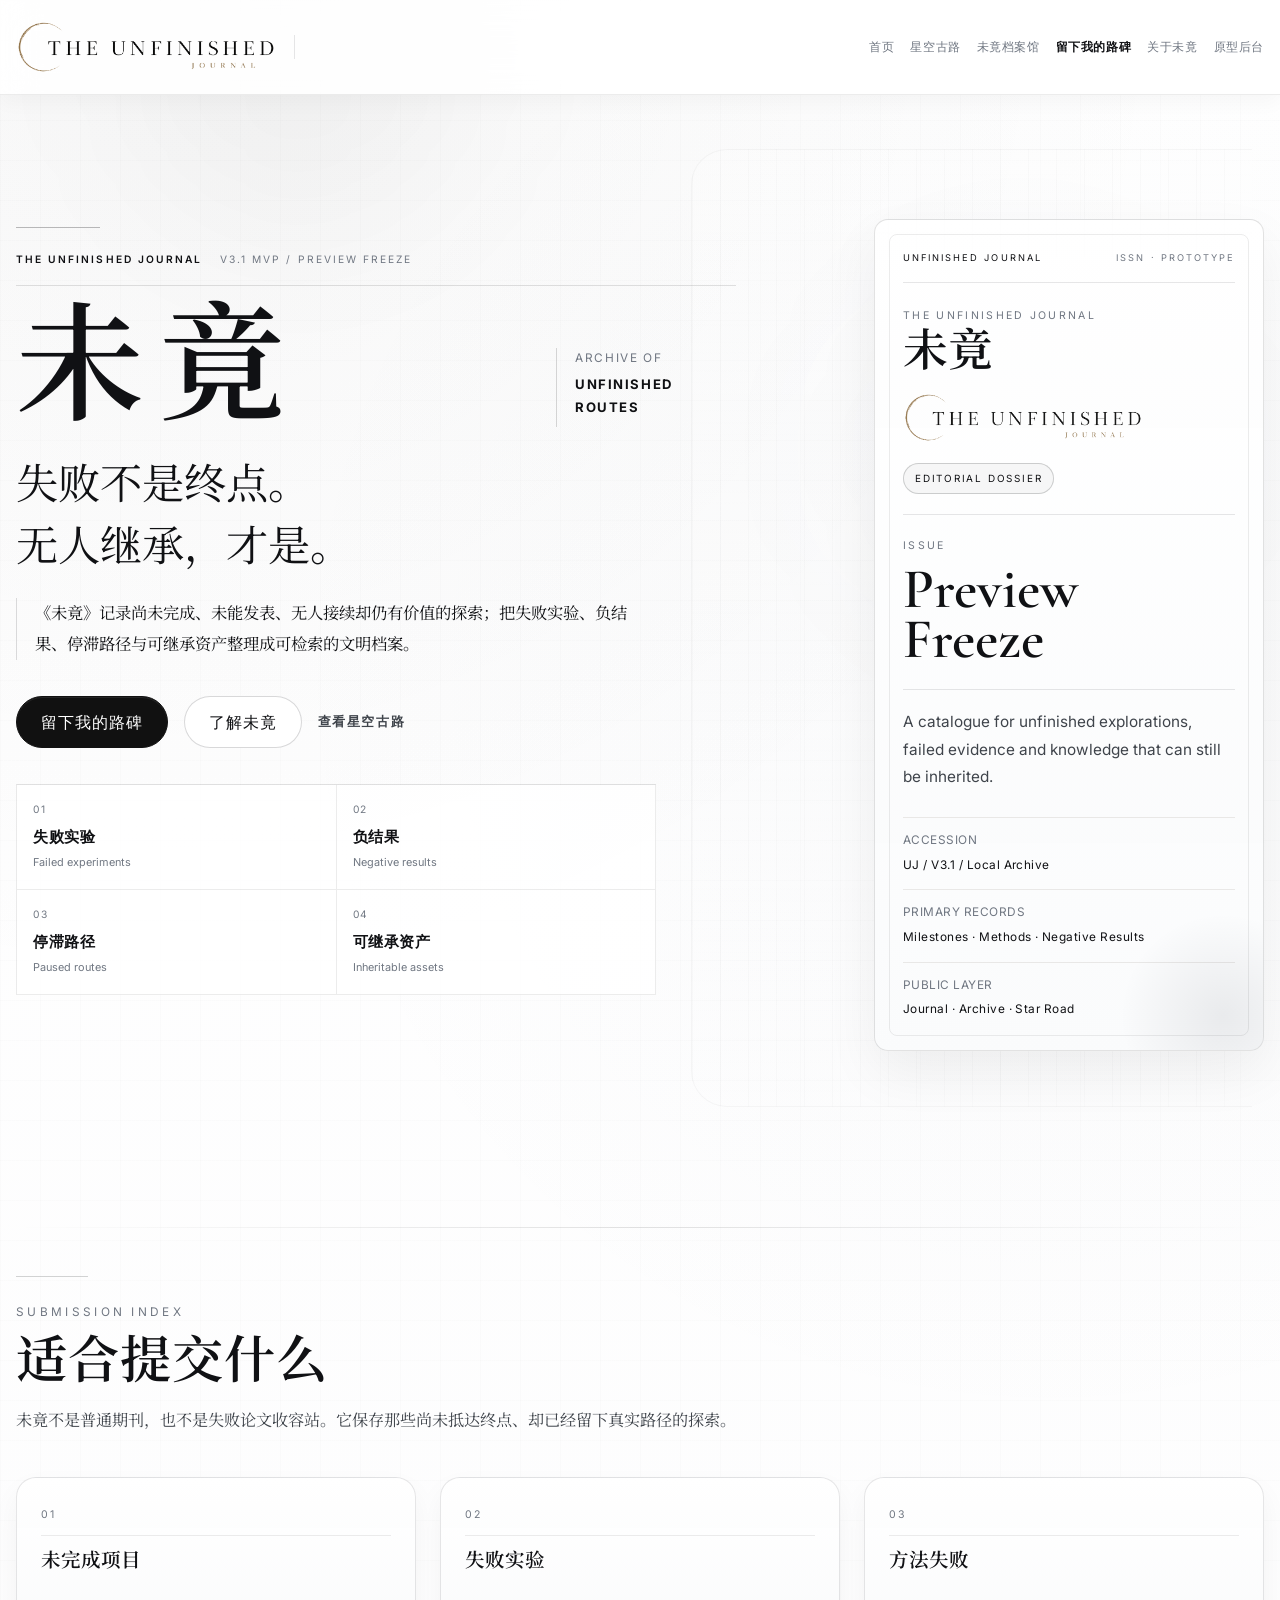
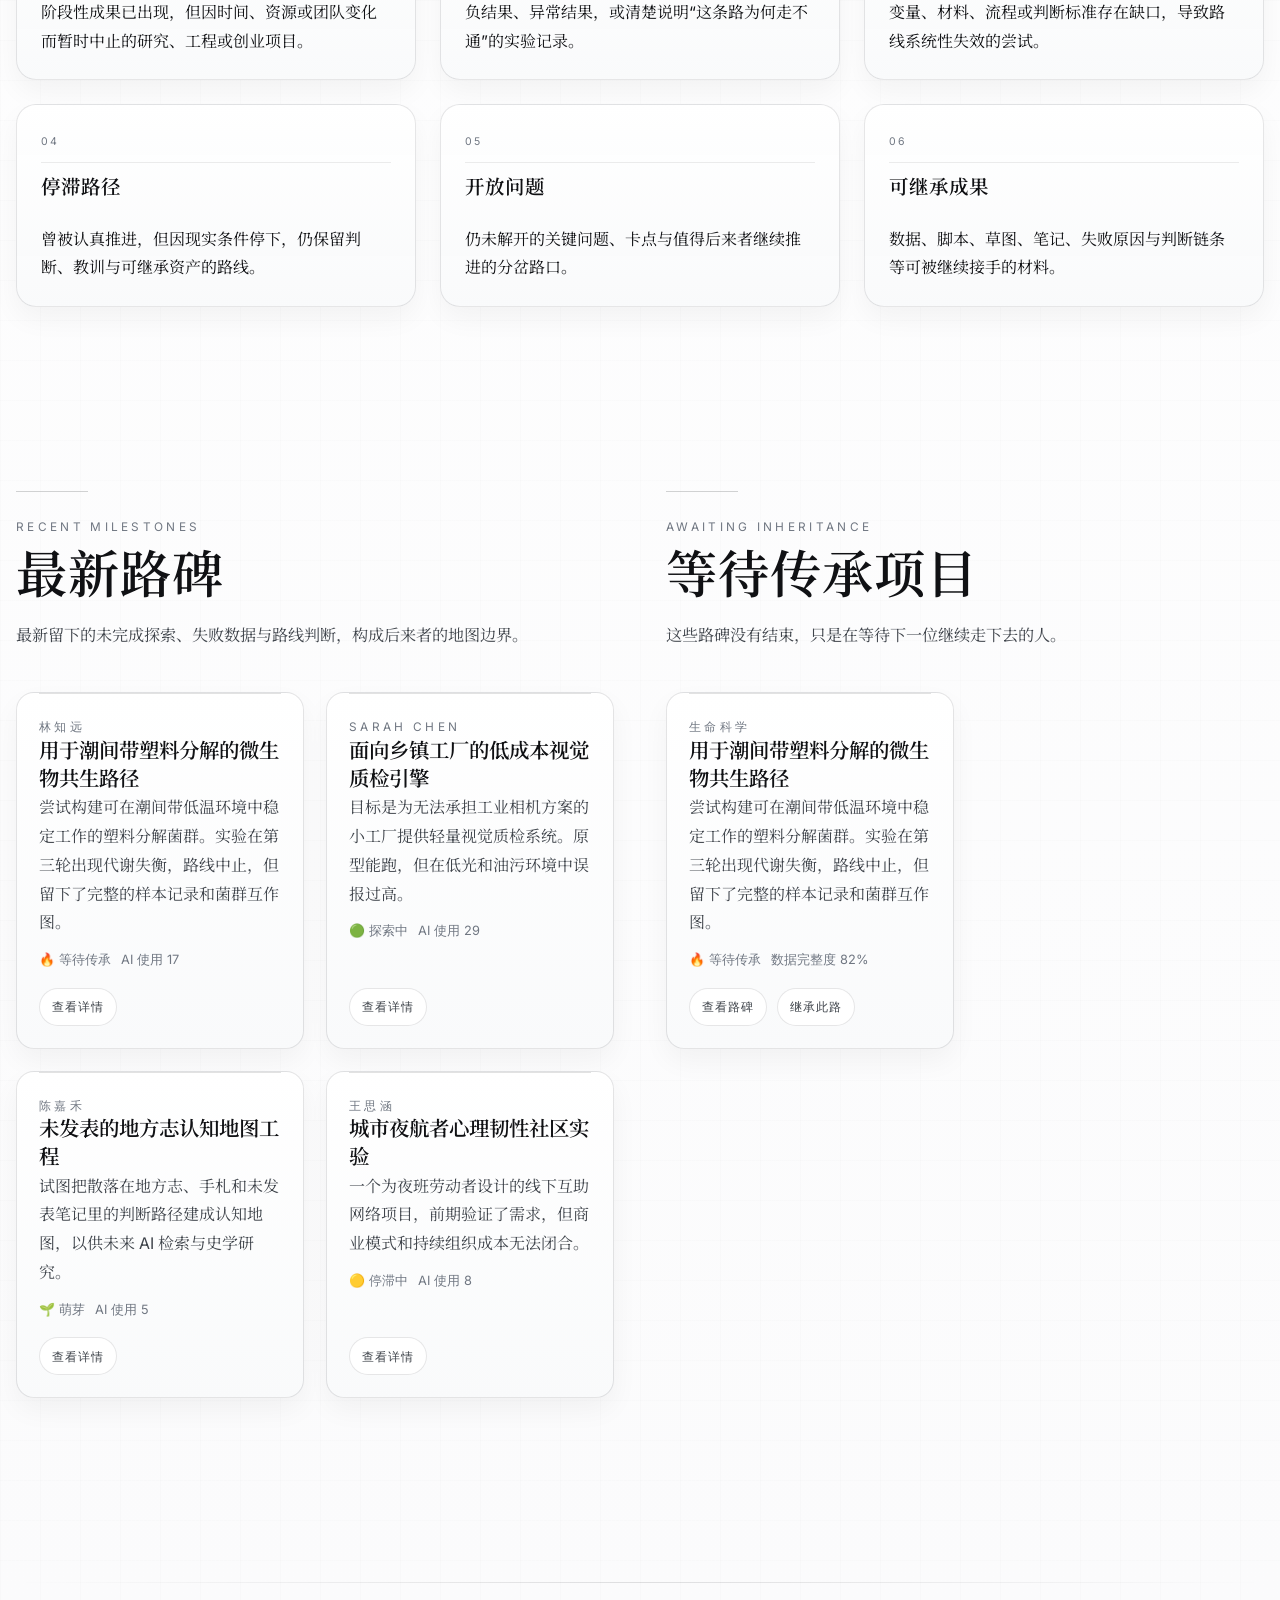
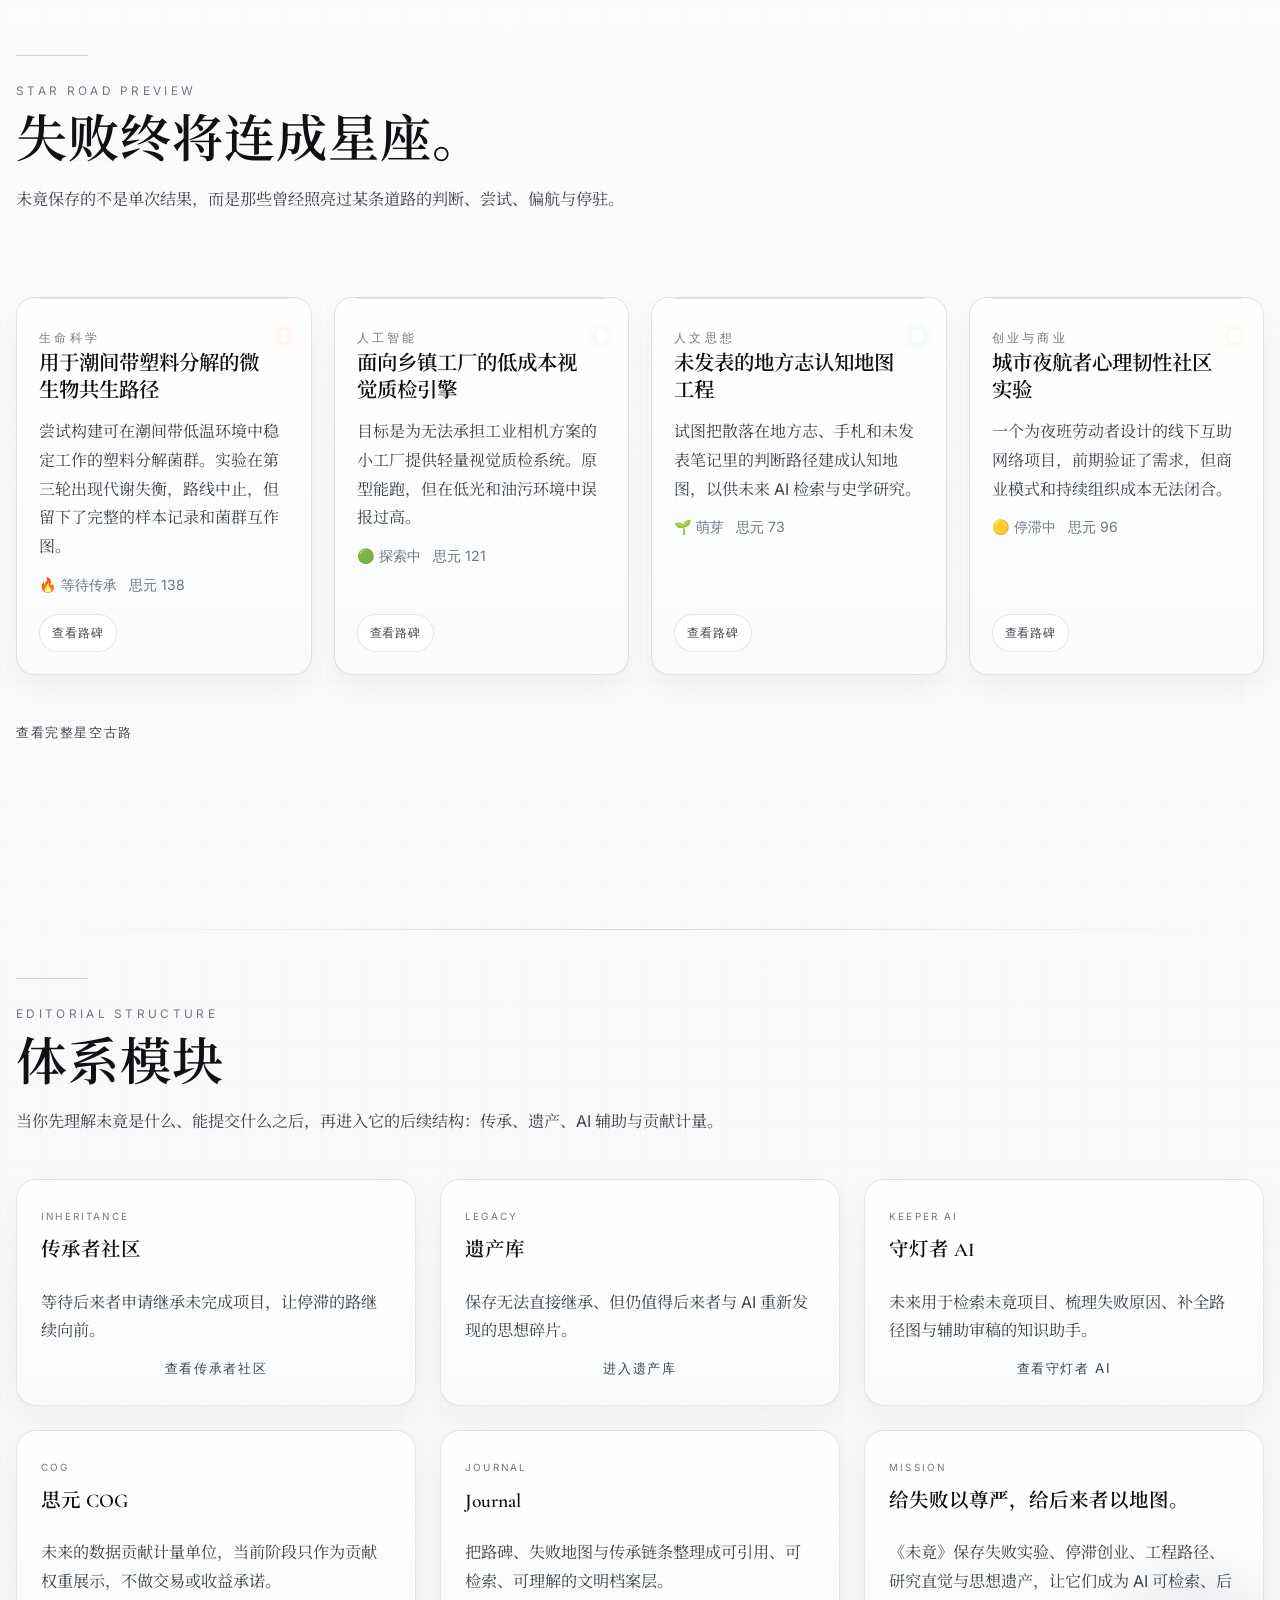
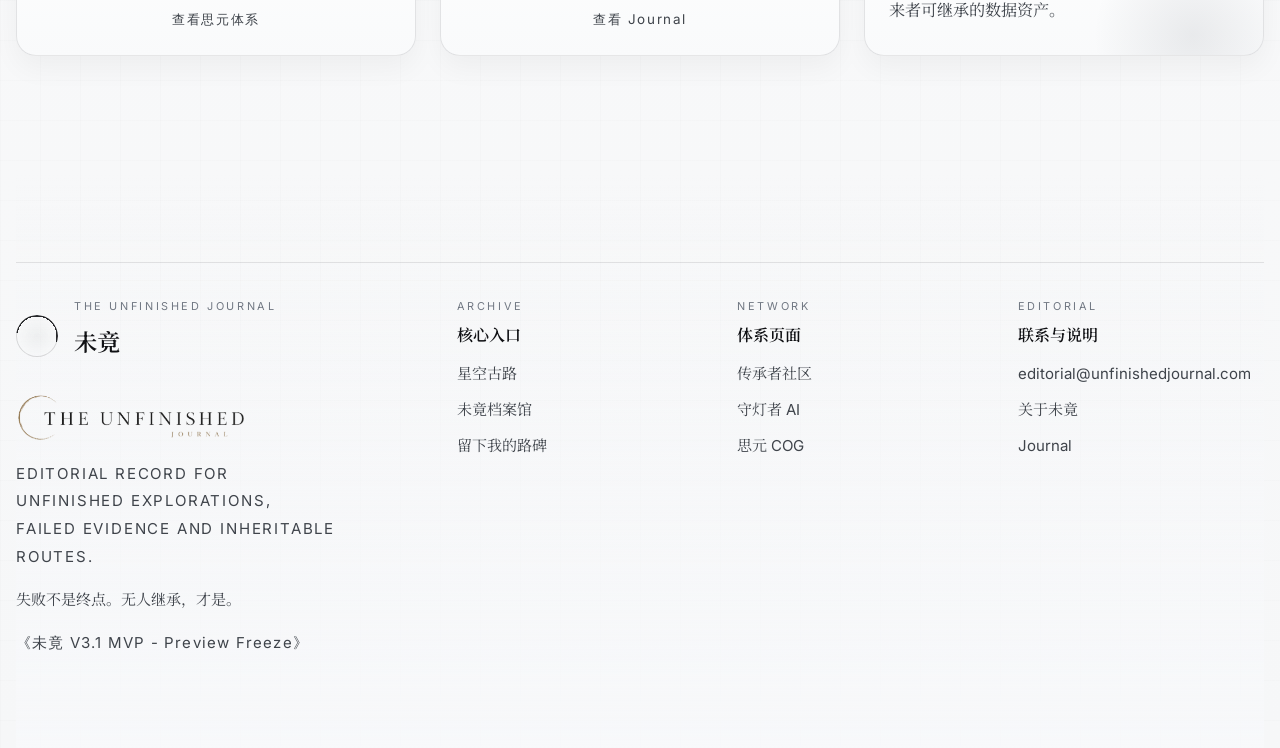
==== index.html @ 72f865a7 "initial sanitized website baseline" ====
﻿<!doctype html>
<html lang="zh-CN">
  <head>
    <meta charset="UTF-8" />
    <meta name="viewport" content="width=device-width, initial-scale=1.0" />
    <title>未竟 The Unfinished · 失败不是终点。无人继承，才是。</title>
    <meta
      name="description"
      content="未竟 The Unfinished 是一个记录未完成探索、失败数据与文明传承的平台。给失败以尊严，给后来者以地图。"
    />
    <meta
      name="keywords"
      content="未竟,The Unfinished,失败实验,未完成项目,文明传承,数据资产,科研档案,创业停滞,里程碑,路碑"
    />
    <meta property="og:title" content="未竟 The Unfinished" />
    <meta property="og:description" content="失败不是终点。无人继承，才是。" />
    <meta property="og:type" content="website" />
    <meta property="og:image" content="logo2.png" />
    <link rel="icon" href="logo2.png" />
    <meta property="og:locale" content="zh_CN" />
    <meta name="robots" content="index, follow" />
    <link rel="canonical" href="https://unfinishedjournal.com" />
    <link rel="stylesheet" href="assets/styles.css" />
  </head>
  <body>
    <div class="sky-shell">
      <div class="sky-glow sky-glow-a"></div>
      <div class="sky-glow sky-glow-b"></div>
      <div class="sky-grid"></div>
    </div>

    <div class="loading-overlay active" id="loadingOverlay">
      <div class="loading-mark">
        <span class="loading-mark-en">THE UNFINISHED</span>
        <strong>未竟</strong>
      </div>
    </div>

    <div class="modal-shell" id="modalShell" aria-hidden="true">
      <div class="modal-backdrop" onclick="closeModal()"></div>
      <div
        class="modal-card"
        role="dialog"
        aria-modal="true"
        aria-labelledby="modalTitle"
      >
        <button class="modal-close" onclick="closeModal()" aria-label="关闭">
          ×
        </button>
        <h3 id="modalTitle"></h3>
        <div class="modal-body" id="modalBody"></div>
      </div>
    </div>

    <nav class="nav">
      <div class="nav-inner">
        <a
          href="#"
          class="nav-logo"
          onclick="
            navigateTo('home');
            return false;
          "
          aria-label="The Unfinished Journal 未竟"
        >
          <span class="nav-logo-mark">
            <img src="logo2-clean.png" alt="The Unfinished Journal 未竟" />
          </span>
        </a>

        <button
          class="nav-toggle"
          id="navToggle"
          onclick="toggleNav()"
          aria-label="打开菜单"
        >
          <span></span><span></span><span></span>
        </button>

        <ul class="nav-links" id="navLinks">
          <li>
            <a
              href="#"
              onclick="
                navigateTo('home');
                return false;
              "
              >首页</a
            >
          </li>
          <li>
            <a
              href="#"
              onclick="
                navigateTo('star-road');
                return false;
              "
              >星空古路</a
            >
          </li>
          <li>
            <a
              href="#"
              onclick="
                navigateTo('archive');
                return false;
              "
              >未竟档案馆</a
            >
          </li>
          <li>
            <a
              href="#"
              onclick="
                navigateTo('submit');
                return false;
              "
              class="nav-cta-item"
              >留下我的路碑</a
            >
          </li>
          <li>
            <a
              href="#"
              onclick="
                navigateTo('about');
                return false;
              "
              >关于未竟</a
            >
          </li>
          <li>
            <a
              href="#"
              onclick="
                navigateTo('admin');
                return false;
              "
              >原型后台</a
            >
          </li>
        </ul>
      </div>
    </nav>

    <main>
      <section class="page active" id="page-home">
        <section class="hero">
          <div class="hero-stars" aria-hidden="true">
            <span class="hero-star hero-star-a"></span>
            <span class="hero-star hero-star-b"></span>
            <span class="hero-star hero-star-c"></span>
            <span class="hero-star hero-star-d"></span>
          </div>
          <div class="hero-layout">
            <div class="hero-content">
              <div class="hero-edition-line">
                <span>THE UNFINISHED JOURNAL</span>
                <span>V3.1 MVP / PREVIEW FREEZE</span>
              </div>
              <div class="hero-title-row">
                <h1 class="hero-title">未竟</h1>
                <div class="hero-title-note">
                  <span>Archive of</span>
                  <strong>Unfinished Routes</strong>
                </div>
              </div>
              <p class="hero-creed">失败不是终点。<br />无人继承，才是。</p>
              <p class="hero-explainer">
                《未竟》记录尚未完成、未能发表、无人接续却仍有价值的探索；把失败实验、负结果、停滞路径与可继承资产整理成可检索的文明档案。
              </p>
              <div class="hero-actions">
                <button class="btn btn-primary" onclick="navigateTo('submit')">
                  留下我的路碑
                </button>
                <button
                  class="btn btn-secondary"
                  onclick="navigateTo('about')"
                >
                  了解未竟
                </button>
                <button
                  class="text-link hero-star-link"
                  onclick="navigateTo('star-road')"
                >
                  查看星空古路
                </button>
              </div>
              <div class="hero-ledger" aria-label="未竟收录范围">
                <div>
                  <span>01</span>
                  <strong>失败实验</strong>
                  <small>Failed experiments</small>
                </div>
                <div>
                  <span>02</span>
                  <strong>负结果</strong>
                  <small>Negative results</small>
                </div>
                <div>
                  <span>03</span>
                  <strong>停滞路径</strong>
                  <small>Paused routes</small>
                </div>
                <div>
                  <span>04</span>
                  <strong>可继承资产</strong>
                  <small>Inheritable assets</small>
                </div>
              </div>
            </div>
            <aside class="hero-cover-card" aria-label="未竟期刊封面信息">
              <div class="cover-topline">
                <span>UNFINISHED JOURNAL</span>
                <span>ISSN · PROTOTYPE</span>
              </div>
              <div class="cover-mark">
                <span class="cover-mark-en">The Unfinished Journal</span>
                <strong>未竟</strong>
              </div>
              <img
                src="logo2-clean.png"
                alt="The Unfinished Journal 未竟"
                class="cover-logo"
              />
              <div class="cover-stamp">Editorial Dossier</div>
              <div class="cover-title-block">
                <span>Issue</span>
                <strong>Preview<br />Freeze</strong>
              </div>
              <p>
                A catalogue for unfinished explorations, failed evidence and
                knowledge that can still be inherited.
              </p>
              <dl class="cover-meta">
                <div>
                  <dt>Accession</dt>
                  <dd>UJ / V3.1 / Local Archive</dd>
                </div>
                <div>
                  <dt>Primary records</dt>
                  <dd>Milestones · Methods · Negative Results</dd>
                </div>
                <div>
                  <dt>Public layer</dt>
                  <dd>Journal · Archive · Star Road</dd>
                </div>
              </dl>
            </aside>
          </div>
        </section>

        <section class="section fit-section">
          <div class="section-heading">
            <span class="eyebrow">Submission Index</span>
            <h2>适合提交什么</h2>
            <p>
              未竟不是普通期刊，也不是失败论文收容站。它保存那些尚未抵达终点、却已经留下真实路径的探索。
            </p>
          </div>
          <div class="fit-grid">
            <article class="fit-card">
              <h3>未完成项目</h3>
              <p>
                阶段性成果已出现，但因时间、资源或团队变化而暂时中止的研究、工程或创业项目。
              </p>
            </article>
            <article class="fit-card">
              <h3>失败实验</h3>
              <p>负结果、异常结果，或清楚说明“这条路为何走不通”的实验记录。</p>
            </article>
            <article class="fit-card">
              <h3>方法失败</h3>
              <p>
                变量、材料、流程或判断标准存在缺口，导致路线系统性失效的尝试。
              </p>
            </article>
            <article class="fit-card">
              <h3>停滞路径</h3>
              <p>
                曾被认真推进，但因现实条件停下，仍保留判断、教训与可继承资产的路线。
              </p>
            </article>
            <article class="fit-card">
              <h3>开放问题</h3>
              <p>仍未解开的关键问题、卡点与值得后来者继续推进的分岔路口。</p>
            </article>
            <article class="fit-card">
              <h3>可继承成果</h3>
              <p>
                数据、脚本、草图、笔记、失败原因与判断链条等可被继续接手的材料。
              </p>
            </article>
          </div>
        </section>

        <section class="section split-section">
          <div class="section-column">
            <div class="section-heading">
              <span class="eyebrow">Recent Milestones</span>
              <h2>最新路碑</h2>
              <p>
                最新留下的未完成探索、失败数据与路线判断，构成后来者的地图边界。
              </p>
            </div>
            <div class="card-stack" id="latestMilestonesList"></div>
          </div>
          <div class="section-column">
            <div class="section-heading">
              <span class="eyebrow">Awaiting Inheritance</span>
              <h2>等待传承项目</h2>
              <p>这些路碑没有结束，只是在等待下一位继续走下去的人。</p>
            </div>
            <div class="card-stack" id="awaitingInheritanceList"></div>
          </div>
        </section>

        <section class="section preview-section">
          <div class="section-heading">
            <span class="eyebrow">Star Road Preview</span>
            <h2>失败终将连成星座。</h2>
            <p>
              未竟保存的不是单次结果，而是那些曾经照亮过某条道路的判断、尝试、偏航与停驻。
            </p>
          </div>
          <div class="star-preview" id="homeStarPreview"></div>
          <div class="section-foot">
            <button class="text-link" onclick="navigateTo('star-road')">
              查看完整星空古路
            </button>
          </div>
        </section>

        <section class="section systems-section">
          <div class="section-heading">
            <span class="eyebrow">Editorial Structure</span>
            <h2>体系模块</h2>
            <p>
              当你先理解未竟是什么、能提交什么之后，再进入它的后续结构：传承、遗产、AI
              辅助与贡献计量。
            </p>
          </div>
          <div class="systems-grid">
            <article class="concept-card">
              <span class="eyebrow">Inheritance</span>
              <h3>传承者社区</h3>
              <p>等待后来者申请继承未完成项目，让停滞的路继续向前。</p>
              <button class="text-link" onclick="navigateTo('inheritance')">
                查看传承者社区
              </button>
            </article>
            <article class="concept-card">
              <span class="eyebrow">Legacy</span>
              <h3>遗产库</h3>
              <p>保存无法直接继承、但仍值得后来者与 AI 重新发现的思想碎片。</p>
              <button class="text-link" onclick="navigateTo('legacy')">
                进入遗产库
              </button>
            </article>
            <article class="concept-card">
              <span class="eyebrow">Keeper AI</span>
              <h3>守灯者 AI</h3>
              <p>
                未来用于检索未竟项目、梳理失败原因、补全路径图与辅助审稿的知识助手。
              </p>
              <button class="text-link" onclick="navigateTo('keeper-ai')">
                查看守灯者 AI
              </button>
            </article>
            <article class="concept-card">
              <span class="eyebrow">COG</span>
              <h3>思元 COG</h3>
              <p>
                未来的数据贡献计量单位，当前阶段只作为贡献权重展示，不做交易或收益承诺。
              </p>
              <button class="text-link" onclick="navigateTo('cog')">
                查看思元体系
              </button>
            </article>
            <article class="concept-card">
              <span class="eyebrow">Journal</span>
              <h3>Journal</h3>
              <p>
                把路碑、失败地图与传承链条整理成可引用、可检索、可理解的文明档案层。
              </p>
              <button class="text-link" onclick="navigateTo('journal')">
                查看 Journal
              </button>
            </article>
            <article class="concept-card quote-card">
              <span class="eyebrow">Mission</span>
              <h3>给失败以尊严，给后来者以地图。</h3>
              <p>
                《未竟》保存失败实验、停滞创业、工程路径、研究直觉与思想遗产，让它们成为
                AI 可检索、后来者可继承的数据资产。
              </p>
            </article>
          </div>
        </section>
      </section>

      <section class="page" id="page-star-road">
        <section class="page-hero">
          <span class="eyebrow">Star Road</span>
          <h1>星空古路</h1>
          <p class="page-hero-en">Every unfinished journey leaves a mark.</p>
          <p>你看到的每一颗星，<br />都曾是某个人没有走完的路。</p>
        </section>
        <section class="section">
          <div class="star-road-layout">
            <div class="star-map-panel">
              <div class="star-map" id="starMap">
                <div class="star-map-meta">
                  <span>Graph View</span>
                  <span>Milestones · Data · Inheritance</span>
                </div>
                <div class="star-map-controls">
                  <span>Drag to roam · Wheel to zoom · Click a node to open</span>
                  <button type="button" class="graph-reset-button" onclick="resetStarRoadView()">
                    Reset View
                  </button>
                </div>
                <div class="star-viewport" id="starViewport">
                  <svg class="star-links" id="starLinks" aria-hidden="true"></svg>
                  <div class="star-node-layer" id="starNodeLayer"></div>
                </div>
              </div>
            </div>
            <aside class="star-legend">
              <div class="graph-note">
                <span class="eyebrow">Knowledge Map</span>
                <p>亮色节点为路碑，细线按失败、数据、传承与路线关系生成。</p>
              </div>
              <h3>路碑状态</h3>
              <ul id="statusLegend"></ul>
              <p>
                点击任意星点，可查看该路碑的失败原因、可继承资产与后续路线建议。
              </p>
            </aside>
          </div>
        </section>
      </section>

      <section class="page" id="page-archive">
        <section class="page-hero compact-hero">
          <span class="eyebrow">Archive</span>
          <h1>未竟档案馆</h1>
          <p>
            这里保存未完成探索、失败实验、停滞项目与可被 AI 检索的知识资产。
          </p>
        </section>
        <section class="section">
          <div class="archive-console">
            <div class="archive-console-head">
              <span class="eyebrow">Catalogue Search</span>
              <h2>路碑检索目录</h2>
              <p>按题名、开路人、状态与领域检索当前可展示的未竟档案。</p>
            </div>
            <div class="toolbar">
              <input
                class="field-input"
                id="archiveSearch"
                type="search"
                placeholder="搜索标题、开路人、领域或状态"
                oninput="renderArchive()"
              />
              <select
                class="field-input"
                id="archiveStatusFilter"
                onchange="renderArchive()"
              >
                <option value="">全部状态</option>
              </select>
              <select
                class="field-input"
                id="archiveFieldFilter"
                onchange="renderArchive()"
              >
                <option value="">全部领域</option>
              </select>
            </div>
          </div>
          <div class="archive-grid" id="archiveGrid"></div>
          <div class="empty-state" id="archiveEmpty" style="display: none">
            <h3>暂无符合条件的路碑</h3>
            <p>你可以尝试更换筛选条件，或者先留下第一块新的路碑。</p>
          </div>
        </section>
      </section>

      <section class="page" id="page-inheritance">
        <section class="page-hero compact-hero">
          <span class="eyebrow">Inheritance</span>
          <h1>传承者社区</h1>
          <p>用户可以申请继承未完成项目，让停滞的道路继续向前。</p>
        </section>
        <section class="section split-section">
          <div class="section-column">
            <div class="section-heading">
              <span class="eyebrow">Roles</span>
              <h2>身份体系</h2>
            </div>
            <div class="role-grid">
              <div class="role-card">开路人</div>
              <div class="role-card">守路人</div>
              <div class="role-card">传承者</div>
              <div class="role-card">证道人</div>
              <div class="role-card">审稿人</div>
              <div class="role-card">复现者</div>
              <div class="role-card">星火贡献者</div>
            </div>
            <div class="lineage-card">
              <h3>传承谱系</h3>
              <p>开路人 → 第一代传承者 → 第二代传承者 → 证道人</p>
              <p>
                未竟记录的不只是结果，也记录每一次接力与每一次让路继续存在的人。
              </p>
            </div>
          </div>
          <div class="section-column">
            <div class="section-heading">
              <span class="eyebrow">Apply</span>
              <h2>等待继承的项目</h2>
            </div>
            <div class="inheritance-list" id="inheritanceList"></div>
          </div>
        </section>
      </section>

      <section class="page" id="page-legacy">
        <section class="page-hero compact-hero">
          <span class="eyebrow">Legacy Vault</span>
          <h1>遗产库</h1>
          <p>
            遗产库保存的不只是项目，而是那些可能暂时没人直接继承、但仍有价值的思想碎片。
          </p>
        </section>
        <section class="section">
          <div class="legacy-intro">
            <p>
              很多项目不一定有人直接继承，但其中的判断和经验仍然有价值。遗产库保存这些被遗忘的思维碎片，等待后来者和
              AI 重新发现。
            </p>
          </div>
          <div class="legacy-grid">
            <article class="legacy-card">
              <h3>研究直觉</h3>
              <p>那些尚未形成论文，但足以改变问题边界的第一性判断。</p>
            </article>
            <article class="legacy-card">
              <h3>商业判断</h3>
              <p>停滞创业项目里的认知代价、市场误差与策略偏航。</p>
            </article>
            <article class="legacy-card">
              <h3>失败反思</h3>
              <p>不是简单的复盘，而是可供后来者避免重复踩坑的真实路障。</p>
            </article>
            <article class="legacy-card">
              <h3>路线推演</h3>
              <p>那些没有来得及验证的后续路线、替代实验和可能分支。</p>
            </article>
            <article class="legacy-card">
              <h3>人生经验</h3>
              <p>项目背后的人生代价、协作教训与精神遗嘱。</p>
            </article>
            <article class="legacy-card">
              <h3>未写完的理论</h3>
              <p>未发表的想法、重要笔记与尚未完形的体系草图。</p>
            </article>
          </div>
        </section>
      </section>

      <section class="page" id="page-keeper-ai">
        <section class="page-hero compact-hero">
          <span class="eyebrow">Keeper AI</span>
          <h1>守灯者 AI</h1>
          <p>守灯者 AI 是未来《未竟》知识库的检索助手与逻辑审稿助手。</p>
        </section>
        <section class="section split-section">
          <div class="section-column">
            <div class="section-heading">
              <span class="eyebrow">Functions</span>
              <h2>功能占位</h2>
            </div>
            <div class="bullet-cards">
              <div class="bullet-card">检索未竟项目</div>
              <div class="bullet-card">总结失败原因</div>
              <div class="bullet-card">对比不同路线</div>
              <div class="bullet-card">推荐可继承项目</div>
              <div class="bullet-card">发现相似失败路径</div>
              <div class="bullet-card">生成研究路线图</div>
              <div class="bullet-card">提醒用户避免重复造轮子</div>
              <div class="bullet-card">为投稿者检查逻辑漏洞</div>
              <div class="bullet-card">为审稿人生成初审报告</div>
            </div>
          </div>
          <div class="section-column">
            <div class="section-heading">
              <span class="eyebrow">Agents</span>
              <h2>自动审稿 Agent</h2>
            </div>
            <div class="agent-list">
              <div class="agent-card">
                <strong>逻辑 Agent</strong>
                <p>检查论证链条与论点断裂。</p>
              </div>
              <div class="agent-card">
                <strong>数据 Agent</strong>
                <p>检查数据真实性、完整度与证据缺口。</p>
              </div>
              <div class="agent-card">
                <strong>方法 Agent</strong>
                <p>检查方法设计、变量控制与可复现性。</p>
              </div>
              <div class="agent-card">
                <strong>失败原因 Agent</strong>
                <p>提炼失败或停滞的核心因子。</p>
              </div>
              <div class="agent-card">
                <strong>贡献 Agent</strong>
                <p>判断路碑对后来者的可继承价值。</p>
              </div>
              <div class="agent-card">
                <strong>风险 Agent</strong>
                <p>提示伦理、合规与误用风险。</p>
              </div>
            </div>
            <blockquote class="principle-block">
              未竟不问“你成功了吗？”<br />
              而问“你的失败是否真实、逻辑是否完整、数据是否可信、后来者是否能受益？”
            </blockquote>
          </div>
        </section>
      </section>

      <section class="page" id="page-cog">
        <section class="page-hero compact-hero">
          <span class="eyebrow">COG</span>
          <h1>思元 COG</h1>
          <p>思元 COG 是《未竟》未来的数据贡献计量单位。</p>
        </section>
        <section class="section split-section">
          <div class="section-column">
            <div class="section-heading">
              <span class="eyebrow">Definition</span>
              <h2>定义</h2>
            </div>
            <div class="rich-card">
              <p>
                COG 可以对应 Cognition、Cog、Currency of
                Guidance。中文“思元”代表思想的基本单位、知识贡献的价值单位、AI
                时代的数据火种。
              </p>
              <div class="notice-card">
                <strong>当前阶段说明</strong>
                <p>
                  早期思元只作为贡献权重展示。不做真实交易。不承诺收益。不诱导投资。未来是否升级为加密货币，需要合规审查后决定。
                </p>
              </div>
            </div>
          </div>
          <div class="section-column">
            <div class="section-heading">
              <span class="eyebrow">Sources</span>
              <h2>贡献来源</h2>
            </div>
            <div class="bullet-cards">
              <div class="bullet-card">上传高质量路碑</div>
              <div class="bullet-card">上传原始数据</div>
              <div class="bullet-card">参与审稿</div>
              <div class="bullet-card">参与复现</div>
              <div class="bullet-card">维护项目</div>
              <div class="bullet-card">继承项目</div>
              <div class="bullet-card">完成传承</div>
              <div class="bullet-card">贡献 AI 标注或数据清洗</div>
            </div>
          </div>
        </section>
      </section>

      <section class="page" id="page-journal">
        <section class="page-hero compact-hero">
          <span class="eyebrow">Journal Layer</span>
          <h1>Journal</h1>
          <p>
            Journal
            是未竟对外呈现的编目与发布层，用于将路碑、遗产与传承链条整理成可被检索、引用与理解的文明档案。
          </p>
        </section>
        <section class="section">
          <div class="journal-grid">
            <article class="journal-card">
              <h3>路碑编目</h3>
              <p>将未完成探索转化为标准化、可引用、可被 AI 检索的条目。</p>
            </article>
            <article class="journal-card">
              <h3>失败地图</h3>
              <p>从负结果和停滞原因中提炼路线图，而不是掩埋路径代价。</p>
            </article>
            <article class="journal-card">
              <h3>传承追踪</h3>
              <p>记录开路人、守路人、传承者与证道人的关系谱系。</p>
            </article>
          </div>
        </section>
      </section>

      <section class="page" id="page-about">
        <section class="page-hero compact-hero">
          <span class="eyebrow">About</span>
          <h1>关于未竟</h1>
          <p>
            《未竟》不是普通期刊网站，而是“未完成探索的数据资产与文明传承平台”。
          </p>
          <p class="page-stage">《未竟 V3.1 MVP - Preview Freeze》</p>
        </section>
        <section class="section">
          <div class="about-grid">
            <article class="about-card">
              <h3>传统世界</h3>
              <p>成功 → 发表 → 被记住<br />失败 → 消失</p>
            </article>
            <article class="about-card">
              <h3>未竟世界</h3>
              <p>
                成功 → 被记录<br />失败 → 被理解<br />停滞 → 被传承<br />数据 →
                被检索<br />贡献 → 被回报
              </p>
            </article>
            <article class="about-card about-card-wide">
              <h3>未竟要保存什么</h3>
              <p>
                失败实验、未完成项目、停滞创业、科研直觉、工程路径、思想遗产、传承谱系，以及未来可被
                AI 检索的数据资产。
              </p>
            </article>
          </div>
        </section>
      </section>

      <section class="page" id="page-submit">
        <section class="page-hero compact-hero">
          <span class="eyebrow">Leave a Milestone</span>
          <h1>留下我的路碑</h1>
          <p>
            未竟不只接收成功结果，也接收认真探索后的失败、停滞、负结果与未完成路线。请尽可能留下数据、逻辑、失败原因与后来者可以继承的内容。
          </p>
        </section>
        <section class="section">
          <div class="submission-intro">
            <div class="submission-intro-card">
              <h2>在这里，未完成也可以被认真记录。</h2>
              <p>
                你可以提交未完成、失败、负结果、停滞、未发表但有价值的探索。未竟不要求结论完美，但要求真实、可理解，并尽量让后来者能复现或继续。
              </p>
              <ul class="submission-notes">
                <li>可以先提交摘要版，不必一次性公开全部数据。</li>
                <li>
                  当前仍是前端原型，内容暂时保存在浏览器
                  localStorage，不代表正式发表。
                </li>
                <li>
                  正式版将逐步增加公开范围控制、匿名、撤回、版本记录和审核流程。
                </li>
              </ul>
            </div>
          </div>
          <form
            class="milestone-form"
            id="submitForm"
            onsubmit="handleFullSubmit(event)"
            novalidate
          >
            <div class="form-section-title">
              <span class="eyebrow">Submission Form</span>
              <h2>路碑登记表</h2>
              <p>
                请用可被后来者理解和复查的方式填写。所有字段暂存于本地浏览器。
              </p>
            </div>
            <div class="form-grid">
              <label class="field">
                <span>中文标题</span>
                <input
                  id="sf-title-zh"
                  class="field-input"
                  type="text"
                  required
                />
                <small class="form-error"></small>
              </label>
              <label class="field">
                <span>英文标题</span>
                <input
                  id="sf-title-en"
                  class="field-input"
                  type="text"
                  required
                />
                <small class="form-error"></small>
              </label>
              <label class="field">
                <span>项目领域</span>
                <select id="sf-field" class="field-input" required>
                  <option value="">请选择</option>
                  <option value="基础科学">基础科学</option>
                  <option value="生命科学">生命科学</option>
                  <option value="工程系统">工程系统</option>
                  <option value="人工智能">人工智能</option>
                  <option value="创业与商业">创业与商业</option>
                  <option value="人文思想">人文思想</option>
                </select>
                <small class="form-error"></small>
              </label>
              <label class="field">
                <span>项目状态</span>
                <select id="sf-status" class="field-input" required>
                  <option value="">请选择</option>
                  <option value="萌芽">萌芽</option>
                  <option value="探索中">探索中</option>
                  <option value="停滞中">停滞中</option>
                  <option value="等待传承">等待传承</option>
                  <option value="已被继承">已被继承</option>
                  <option value="已证道">已证道</option>
                  <option value="失联">失联</option>
                </select>
                <small class="form-error"></small>
              </label>
              <label class="field">
                <span>开路人</span>
                <input
                  id="sf-pioneer"
                  class="field-input"
                  type="text"
                  required
                />
                <small class="form-error"></small>
              </label>
              <label class="field">
                <span>联系邮箱</span>
                <input
                  id="sf-email"
                  class="field-input"
                  type="email"
                  required
                />
                <small class="form-error"></small>
              </label>
            </div>

            <div class="field">
              <span>摘要</span>
              <textarea
                id="sf-summary"
                class="field-input field-textarea"
                rows="5"
                required
              ></textarea>
              <small class="form-error"></small>
            </div>
            <div class="field">
              <span>初始假设</span>
              <p class="field-hint">
                你当时相信什么？为什么这条路线值得尝试？请写下最初的问题意识、关键判断和期待看到的结果。
              </p>
              <textarea
                id="sf-hypothesis"
                class="field-input field-textarea"
                rows="4"
                required
              ></textarea>
              <small class="form-error"></small>
            </div>
            <div class="field">
              <span>方法与实验设计</span>
              <p class="field-hint">
                你具体做了什么？变量、材料、样本、流程、判断标准和失败条件分别是什么？写到后来者可以接手为止。
              </p>
              <textarea
                id="sf-method"
                class="field-input field-textarea"
                rows="5"
                required
              ></textarea>
              <small class="form-error"></small>
            </div>
            <div class="field">
              <span>原始数据与结果</span>
              <textarea
                id="sf-data"
                class="field-input field-textarea"
                rows="5"
                required
              ></textarea>
              <small class="form-error"></small>
            </div>
            <div class="field">
              <span>失败或停滞原因</span>
              <p class="field-hint">
                卡在哪里？是理论、实验、工程、资金、时间、伦理还是数据问题？如果有多个原因，请写出主次顺序。
              </p>
              <textarea
                id="sf-failure"
                class="field-input field-textarea"
                rows="5"
                required
              ></textarea>
              <small class="form-error"></small>
            </div>
            <div class="field">
              <span>可继承资产</span>
              <textarea
                id="sf-assets"
                class="field-input field-textarea"
                rows="4"
                required
              ></textarea>
              <small class="form-error"></small>
            </div>
            <div class="field">
              <span>后续路线建议</span>
              <p class="field-hint">
                如果后来者接手，最应该从哪里开始？哪些地方值得复现、绕开或重做？
              </p>
              <textarea
                id="sf-future"
                class="field-input field-textarea"
                rows="4"
                required
              ></textarea>
              <small class="form-error"></small>
            </div>
            <div class="field">
              <span>传承需求</span>
              <textarea
                id="sf-needs"
                class="field-input field-textarea"
                rows="3"
                required
              ></textarea>
              <small class="form-error"></small>
            </div>

            <div class="form-grid">
              <label class="field">
                <span>数据授权方式</span>
                <select id="sf-license" class="field-input" required>
                  <option value="">请选择</option>
                  <option value="公开展示授权">公开展示授权</option>
                  <option value="学术引用授权">学术引用授权</option>
                  <option value="AI 检索授权">AI 检索授权</option>
                  <option value="AI 训练授权">AI 训练授权</option>
                  <option value="企业数据授权">企业数据授权</option>
                  <option value="限制访问授权">限制访问授权</option>
                  <option value="完全私有存档">完全私有存档</option>
                </select>
                <small class="form-error"></small>
              </label>
              <label class="field">
                <span>伦理安全声明</span>
                <textarea
                  id="sf-ethics"
                  class="field-input field-textarea"
                  rows="3"
                  required
                ></textarea>
                <small class="form-error"></small>
              </label>
            </div>

            <div class="checkbox-panel">
              <label
                ><input id="sf-check-real" type="checkbox" />
                我确认以上内容真实反映当前探索状态。</label
              >
              <label
                ><input id="sf-check-share" type="checkbox" />
                我理解未竟会将其作为可被后来者理解与继承的路碑保存。</label
              >
              <label
                ><input id="sf-check-ai" type="checkbox" /> 我理解守灯者 AI
                与思元 COG
                当前仍为占位能力与权重展示，不构成投资或商业承诺。</label
              >
              <small class="form-error" id="check-error"></small>
            </div>

            <div class="form-actions">
              <button class="btn btn-primary" type="submit">
                留下我的路碑
              </button>
              <button
                class="btn btn-secondary"
                type="button"
                onclick="navigateTo('archive')"
              >
                前往未竟档案馆
              </button>
            </div>
          </form>
        </section>
      </section>

      <section class="page" id="page-submit-success">
        <section class="page-hero compact-hero">
          <span class="eyebrow">Milestone Saved</span>
          <h1>路碑已留下</h1>
          <p>你的未完成探索已经被记录，它将成为后来者可以重新找到的一束光。</p>
        </section>
        <section class="section success-card">
          <p>路碑编号</p>
          <strong id="success-submission-id">UJ-2026-0000</strong>
          <p id="success-time"></p>
          <div class="hero-actions">
            <button class="btn btn-primary" onclick="navigateTo('archive')">
              前往未竟档案馆
            </button>
            <button
              class="btn btn-secondary"
              onclick="navigateTo('my-submissions')"
            >
              查看我的路碑
            </button>
          </div>
        </section>
      </section>

      <section class="page" id="page-my-submissions">
        <section class="page-hero compact-hero">
          <span class="eyebrow">My Milestones</span>
          <h1>我的路碑查询</h1>
          <p>通过邮箱或路碑编号，快速找回你留下的探索记录。</p>
        </section>
        <section class="section">
          <div class="toolbar">
            <input
              id="my-submissions-email"
              class="field-input"
              type="email"
              placeholder="输入联系邮箱"
            />
            <input
              id="my-submissions-id"
              class="field-input"
              type="text"
              placeholder="输入路碑编号"
            />
            <button class="btn btn-primary" onclick="searchMySubmissions()">
              查询
            </button>
          </div>
          <div id="mySubmissionsResults"></div>
        </section>
      </section>

      <section class="page" id="page-milestone">
        <div class="milestone-shell" id="milestoneContent"></div>
      </section>

      <section class="page" id="page-admin">
        <section class="page-hero compact-hero">
          <span class="eyebrow">Prototype Console</span>
          <h1>原型后台</h1>
          <p>本地原型后台仍基于浏览器 localStorage，仅用于 Phase 1 验证。</p>
        </section>
        <section class="section">
          <div class="archive-console admin-console">
            <div class="archive-console-head">
              <span class="eyebrow">Local Console</span>
              <h2>稿件原型管理</h2>
              <p>仅用于本机验收 localStorage 内容，不连接后端服务。</p>
            </div>
            <div class="admin-toolbar">
              <input
                id="adminSearch"
                class="field-input"
                type="search"
                placeholder="搜索编号、标题、开路人、领域"
                oninput="renderAdmin()"
              />
              <button
                class="btn btn-secondary"
                onclick="exportSubmissionsJSON()"
              >
                导出 JSON
              </button>
              <button class="btn btn-danger" onclick="clearPrototypeData()">
                清空测试数据
              </button>
            </div>
          </div>
          <div class="admin-stats" id="adminStats"></div>
          <div class="admin-table-wrap" id="adminTableWrap"></div>
          <div class="admin-pagination" id="adminPagination"></div>
        </section>
      </section>

      <section class="page" id="page-login">
        <section class="page-hero compact-hero">
          <span class="eyebrow">Prototype Access</span>
          <h1>后台登录</h1>
          <p>仍然沿用 Phase 0 的原型密码，仅用于本地内容管理验证。</p>
        </section>
        <section class="section login-shell">
          <form
            class="login-card"
            id="loginForm"
            onsubmit="handleLogin(event)"
            novalidate
          >
            <label class="field">
              <span>原型密码</span>
              <input
                id="login-password"
                class="field-input"
                type="password"
                required
              />
              <small class="form-error" id="login-password-error"></small>
            </label>
            <button class="btn btn-primary" type="submit">进入后台</button>
          </form>
        </section>
      </section>

      <section class="page" id="page-404">
        <section class="page-hero compact-hero">
          <span class="eyebrow">404</span>
          <h1>这条路暂时没有留下坐标</h1>
          <p>你可以返回首页，或直接进入星空古路继续查找。</p>
          <div class="hero-actions">
            <button class="btn btn-primary" onclick="navigateTo('home')">
              返回首页
            </button>
            <button class="btn btn-secondary" onclick="navigateTo('star-road')">
              进入星空古路
            </button>
          </div>
        </section>
      </section>
    </main>

    <footer class="footer">
      <div class="footer-grid">
        <div class="footer-brand-block">
          <div class="footer-brand-lockup">
            <span class="brand-sigil footer-sigil" aria-hidden="true"></span>
            <div>
              <div class="footer-mark">The Unfinished Journal</div>
              <h3>未竟</h3>
            </div>
          </div>
          <img
            src="logo2-clean.png"
            alt="The Unfinished Journal 未竟"
            class="footer-logo"
          />
          <p class="footer-colophon">
            Editorial record for unfinished explorations, failed evidence and inheritable routes.
          </p>
          <p>失败不是终点。无人继承，才是。</p>
          <p class="footer-freeze">《未竟 V3.1 MVP - Preview Freeze》</p>
        </div>
        <div>
          <span class="footer-column-label">Archive</span>
          <h4>核心入口</h4>
          <a
            href="#"
            onclick="
              navigateTo('star-road');
              return false;
            "
            >星空古路</a
          >
          <a
            href="#"
            onclick="
              navigateTo('archive');
              return false;
            "
            >未竟档案馆</a
          >
          <a
            href="#"
            onclick="
              navigateTo('submit');
              return false;
            "
            >留下我的路碑</a
          >
        </div>
        <div>
          <span class="footer-column-label">Network</span>
          <h4>体系页面</h4>
          <a
            href="#"
            onclick="
              navigateTo('inheritance');
              return false;
            "
            >传承者社区</a
          >
          <a
            href="#"
            onclick="
              navigateTo('keeper-ai');
              return false;
            "
            >守灯者 AI</a
          >
          <a
            href="#"
            onclick="
              navigateTo('cog');
              return false;
            "
            >思元 COG</a
          >
        </div>
        <div>
          <span class="footer-column-label">Editorial</span>
          <h4>联系与说明</h4>
          <a href="mailto:editorial@unfinishedjournal.com"
            >editorial@unfinishedjournal.com</a
          >
          <a
            href="#"
            onclick="
              navigateTo('about');
              return false;
            "
            >关于未竟</a
          >
          <a
            href="#"
            onclick="
              navigateTo('journal');
              return false;
            "
            >Journal</a
          >
        </div>
      </div>
    </footer>

    <script src="assets/app.js"></script>
  </body>
</html>
---- assets/styles.css ----
@import url("https://fonts.googleapis.com/css2?family=Cormorant+Garamond:wght@400;500;600;700&family=Inter:wght@400;500;600;700&family=Noto+Serif+SC:wght@400;500;600;700&display=swap");

:root {
  --bg: #ffffff;
  --bg-elevated: rgba(255, 255, 255, 0.94);
  --bg-card: rgba(255, 255, 255, 0.97);
  --bg-soft: rgba(245, 246, 248, 0.9);
  --paper: #ffffff;
  --paper-warm: #fcfcfc;
  --ink: #101114;
  --line: rgba(16, 17, 20, 0.1);
  --line-strong: rgba(16, 17, 20, 0.22);
  --text: #101114;
  --text-muted: #3f444b;
  --text-soft: #707782;
  --gold: #111111;
  --gold-soft: rgba(17, 17, 17, 0.05);
  --gold-glow: rgba(17, 17, 17, 0.04);
  --danger: #b85c5c;
  --success: #587863;
  --blue: #5d7798;
  --shadow: 0 22px 58px rgba(15, 18, 25, 0.08);
  --shadow-soft: 0 12px 28px rgba(15, 18, 25, 0.045);
  --max: 1328px;
  --radius-xl: 28px;
  --radius-lg: 20px;
  --radius-md: 14px;
}

* {
  box-sizing: border-box;
}

html {
  scroll-behavior: smooth;
}

body {
  margin: 0;
  min-height: 100vh;
  background:
    linear-gradient(90deg, rgba(16, 17, 20, 0.01) 1px, transparent 1px),
    linear-gradient(180deg, rgba(16, 17, 20, 0.01) 1px, transparent 1px),
    radial-gradient(
      circle at 14% 0%,
      rgba(16, 17, 20, 0.035),
      transparent 18%
    ),
    radial-gradient(
      circle at 82% 12%,
      rgba(52, 73, 104, 0.025),
      transparent 16%
    ),
    linear-gradient(180deg, #ffffff 0%, #fbfbfc 58%, #f6f7f8 100%);
  background-size:
    40px 40px,
    40px 40px,
    auto,
    auto,
    auto;
  color: var(--text);
  font-family: "Inter", "Noto Serif SC", sans-serif;
  line-height: 1.75;
  overflow-x: hidden;
}

h1,
h2,
h3,
h4,
.hero-title,
.milestone-title,
.cover-mark strong,
.cover-title-block strong,
.section-heading h2,
.page-hero h1,
.loading-mark strong,
.footer h3 {
  font-family: "Cormorant Garamond", "Noto Serif SC", serif;
  font-weight: 600;
}

a,
button,
input,
select,
textarea {
  font: inherit;
}

a {
  color: inherit;
  text-decoration: none;
}

button {
  cursor: pointer;
}

img {
  max-width: 100%;
  display: block;
}

.sky-shell,
.loading-overlay,
.modal-shell {
  position: fixed;
  inset: 0;
}

.sky-shell {
  pointer-events: none;
  z-index: -2;
}

.sky-grid {
  position: absolute;
  inset: 0;
  background-image:
    linear-gradient(rgba(16, 17, 20, 0.012) 1px, transparent 1px),
    linear-gradient(90deg, rgba(16, 17, 20, 0.012) 1px, transparent 1px);
  background-size: 160px 160px;
  mask-image: linear-gradient(180deg, rgba(0, 0, 0, 0.46), transparent 82%);
  opacity: 0.34;
}

.sky-glow {
  position: absolute;
  border-radius: 50%;
  filter: blur(80px);
}

.sky-glow-a {
  width: 340px;
  height: 340px;
  top: -110px;
  left: 10%;
  background: rgba(16, 17, 20, 0.03);
}

.sky-glow-b {
  width: 360px;
  height: 360px;
  right: 6%;
  top: 30%;
  background: rgba(74, 93, 124, 0.022);
}

.loading-overlay {
  z-index: 1200;
  display: flex;
  align-items: center;
  justify-content: center;
  background: rgba(255, 255, 255, 0.96);
  transition:
    opacity 0.3s ease,
    visibility 0.3s ease;
}

.loading-overlay:not(.active) {
  opacity: 0;
  visibility: hidden;
}

.loading-mark {
  display: grid;
  gap: 8px;
  place-items: center;
  text-align: center;
}

.loading-mark-en,
.eyebrow,
.hero-kicker,
.footer-mark {
  font-family: "Inter", sans-serif;
  font-size: 0.74rem;
  letter-spacing: 0.28em;
  text-transform: uppercase;
  color: var(--text-soft);
}

.hero-kicker {
  display: inline-flex;
  margin-top: 2px;
  font-size: 0.68rem;
  letter-spacing: 0.24em;
}

.footer-mark {
  margin-bottom: 8px;
  font-size: 0.68rem;
  letter-spacing: 0.24em;
}

.loading-mark strong {
  font-size: 2rem;
  font-weight: 600;
  color: var(--text);
}

.modal-shell {
  z-index: 1400;
  display: none;
}

.modal-shell.active {
  display: block;
}

.modal-backdrop {
  position: absolute;
  inset: 0;
  background: rgba(17, 18, 22, 0.16);
  backdrop-filter: blur(10px);
}

.modal-card {
  position: relative;
  width: min(760px, calc(100vw - 32px));
  max-height: min(80vh, 760px);
  margin: 8vh auto 0;
  padding: 28px;
  overflow: auto;
  border: 1px solid var(--line);
  border-radius: var(--radius-lg);
  background: linear-gradient(180deg, rgba(255, 255, 255, 0.99), rgba(249, 250, 251, 0.98));
  box-shadow: var(--shadow);
}

.modal-close {
  position: absolute;
  top: 14px;
  right: 14px;
  width: 40px;
  height: 40px;
  border: 1px solid var(--line);
  border-radius: 50%;
  background: rgba(255, 255, 255, 0.9);
  color: var(--text);
}

.modal-card h3 {
  margin: 0 0 16px;
  font-size: 1.7rem;
}

.modal-body {
  color: var(--text-muted);
}

.nav {
  position: sticky;
  top: 0;
  z-index: 1000;
  backdrop-filter: blur(18px);
  background: rgba(255, 255, 255, 0.88);
  border-bottom: 1px solid rgba(16, 17, 20, 0.08);
  box-shadow: 0 8px 18px rgba(16, 17, 20, 0.03);
}

.nav-inner,
.section,
.hero,
.page-hero,
.footer {
  width: min(var(--max), calc(100vw - 32px));
  margin: 0 auto;
}

.nav-inner {
  display: flex;
  align-items: center;
  justify-content: space-between;
  gap: 22px;
  min-height: 94px;
}

.nav-logo {
  display: flex;
  align-items: center;
  min-width: 0;
  flex: 0 0 auto;
  gap: 18px;
}

.nav-logo::after {
  content: "";
  width: 1px;
  height: 24px;
  background: rgba(16, 17, 20, 0.1);
}

.nav-logo-mark {
  display: flex;
  align-items: center;
  justify-content: center;
  width: clamp(260px, 20vw, 360px);
  min-height: auto;
  padding: 0;
  border: none;
  border-radius: 0;
  background: transparent;
  box-shadow: none;
}

.nav-logo-mark img {
  width: 100%;
  height: auto;
  mix-blend-mode: normal;
  opacity: 1;
}

.brand-sigil {
  position: relative;
  width: 38px;
  height: 38px;
  flex: 0 0 auto;
  border-radius: 50%;
  border: 1px solid rgba(16, 17, 20, 0.14);
  background: radial-gradient(
    circle,
    rgba(16, 17, 20, 0.04),
    transparent 70%
  );
}

.brand-sigil::before {
  content: "";
  position: absolute;
  inset: -1px;
  border-radius: 50%;
  background: conic-gradient(
    from 214deg,
    transparent 0 18%,
    rgba(16, 17, 20, 0.9) 18% 70%,
    transparent 70% 100%
  );
  -webkit-mask: radial-gradient(
    farthest-side,
    transparent calc(100% - 1.5px),
    #000 0
  );
  mask: radial-gradient(farthest-side, transparent calc(100% - 1.5px), #000 0);
}

.nav-links {
  display: flex;
  align-items: center;
  gap: 16px;
  list-style: none;
  margin: 0;
  padding: 0;
  font-family: "Inter", sans-serif;
  font-size: 0.74rem;
  letter-spacing: 0.05em;
  color: var(--text-soft);
}

.nav-links a {
  white-space: nowrap;
  transition: color 0.2s ease;
}

.nav-links a:hover,
.text-link:hover {
  color: var(--text);
}

.nav-cta-item {
  color: var(--text);
  font-weight: 600;
}

.nav-toggle {
  display: none;
  width: 44px;
  height: 44px;
  padding: 0;
  border: 1px solid var(--line);
  border-radius: 12px;
  background: transparent;
  flex-direction: column;
  justify-content: center;
  gap: 5px;
}

.nav-toggle span {
  display: block;
  width: 20px;
  height: 1px;
  margin: 0 auto;
  background: var(--text);
}

.page {
  display: none;
}

.page.active {
  display: block;
}

.hero {
  position: relative;
  display: grid;
  align-items: center;
  min-height: clamp(720px, 82vh, 880px);
  padding: 112px 0 96px;
}

.hero::before {
  content: "";
  position: absolute;
  inset: 54px 1% 28px auto;
  width: min(44vw, 560px);
  border: 1px solid rgba(16, 17, 20, 0.08);
  border-right: none;
  border-radius: 36px 0 0 36px;
  background:
    linear-gradient(90deg, rgba(16, 17, 20, 0.04) 1px, transparent 1px),
    linear-gradient(180deg, rgba(255, 255, 255, 0.65), rgba(255, 255, 255, 0));
  background-size:
    28px 100%,
    auto;
  opacity: 0.42;
}

.hero::after {
  content: "";
  position: absolute;
  left: 0;
  top: 132px;
  width: 84px;
  height: 1px;
  background: rgba(16, 17, 20, 0.28);
}

.hero-layout {
  position: relative;
  z-index: 1;
  display: grid;
  grid-template-columns: minmax(0, 1.18fr) minmax(320px, 390px);
  gap: clamp(34px, 5vw, 72px);
  align-items: center;
}

.hero-layout > * {
  min-width: 0;
}

.hero-content {
  min-width: 0;
  width: 100%;
  max-width: 720px;
  position: relative;
  z-index: 1;
}

.hero-edition-line,
.hero-title-note,
.hero-ledger,
.cover-topline,
.cover-stamp,
.cover-title-block,
.cover-meta {
  font-family: "Inter", sans-serif;
}

.hero-edition-line {
  display: flex;
  flex-wrap: wrap;
  gap: 10px 18px;
  align-items: center;
  padding-bottom: 16px;
  border-bottom: 1px solid rgba(16, 17, 20, 0.12);
  font-size: 0.64rem;
  letter-spacing: 0.2em;
  text-transform: uppercase;
  color: var(--text-soft);
}

.hero-edition-line span:first-child {
  color: var(--text);
  font-weight: 600;
}

.hero-edition-line span + span {
  color: var(--text-soft);
}

.hero-title-row {
  display: grid;
  grid-template-columns: minmax(0, 1fr) 180px;
  gap: 22px;
  align-items: end;
  margin-top: 28px;
}

.hero-title-row > * {
  min-width: 0;
}

.hero-title {
  margin: 0;
  font-size: clamp(4.9rem, 10vw, 8rem);
  font-weight: 600;
  letter-spacing: 0.11em;
  line-height: 0.88;
  color: var(--ink);
}

.hero-title-note {
  display: grid;
  gap: 4px;
  min-width: 160px;
  padding: 0 0 8px 18px;
  border-left: 1px solid rgba(16, 17, 20, 0.16);
  font-size: 0.74rem;
  letter-spacing: 0.14em;
  text-transform: uppercase;
  color: var(--text-soft);
}

.hero-title-note strong {
  color: var(--text);
  font-size: 0.82rem;
  letter-spacing: 0.12em;
}

.hero-cover-card {
  position: relative;
  display: grid;
  gap: 18px;
  min-height: 520px;
  max-width: 390px;
  margin-left: auto;
  padding: 30px 28px;
  border: 1px solid rgba(16, 17, 20, 0.12);
  border-radius: 14px;
  background: linear-gradient(180deg, rgba(255, 255, 255, 0.99), rgba(250, 251, 252, 0.98));
  box-shadow: 0 22px 54px rgba(16, 17, 20, 0.06);
  overflow: hidden;
  transform: translateY(12px);
}

.hero-cover-card::before,
.hero-cover-card::after {
  content: "";
  position: absolute;
  pointer-events: none;
}

.hero-cover-card::before {
  inset: 14px;
  border: 1px solid rgba(16, 17, 20, 0.08);
  border-radius: 8px;
}

.hero-cover-card::after {
  right: -70px;
  bottom: -76px;
  width: 220px;
  height: 220px;
  border-radius: 50%;
  background: radial-gradient(circle, rgba(24, 31, 47, 0.08), transparent 66%);
}

.cover-topline {
  display: flex;
  justify-content: space-between;
  gap: 16px;
  padding-bottom: 16px;
  border-bottom: 1px solid rgba(16, 17, 20, 0.1);
  font-size: 0.58rem;
  letter-spacing: 0.22em;
  text-transform: uppercase;
  color: var(--text-soft);
}

.cover-topline span:first-child,
.cover-stamp {
  color: var(--text);
}

.cover-mark {
  display: grid;
  gap: 6px;
  margin-top: 6px;
}

.cover-mark-en {
  font-family: "Inter", sans-serif;
  font-size: 0.66rem;
  letter-spacing: 0.22em;
  text-transform: uppercase;
  color: var(--text-soft);
}

.cover-mark strong {
  font-family: "Cormorant Garamond", "Noto Serif SC", serif;
  font-size: 2.8rem;
  line-height: 0.9;
  color: var(--ink);
}

.cover-logo {
  display: block;
  width: min(100%, 240px);
  margin: 2px 0 2px;
  opacity: 0.94;
}

.cover-stamp {
  width: fit-content;
  padding: 6px 11px;
  border: 1px solid rgba(16, 17, 20, 0.18);
  border-radius: 999px;
  font-size: 0.62rem;
  letter-spacing: 0.18em;
  text-transform: uppercase;
  background: rgba(16, 17, 20, 0.03);
}

.cover-title-block {
  display: grid;
  gap: 8px;
  margin-top: 2px;
  padding: 22px 0 24px;
  border-top: 1px solid rgba(16, 17, 20, 0.1);
  border-bottom: 1px solid rgba(16, 17, 20, 0.1);
}

.cover-title-block span {
  font-size: 0.66rem;
  letter-spacing: 0.22em;
  text-transform: uppercase;
  color: var(--text-soft);
}

.cover-title-block strong {
  font-family: "Cormorant Garamond", "Noto Serif SC", serif;
  font-size: clamp(2.8rem, 4.4vw, 4.2rem);
  font-weight: 600;
  line-height: 0.9;
  color: var(--ink);
}

.hero-cover-card p {
  max-width: 100%;
  margin: 0;
  color: var(--text-muted);
  font-size: 0.96rem;
  line-height: 1.8;
}

.cover-meta {
  display: grid;
  gap: 14px;
  align-self: end;
  margin: 8px 0 0;
  font-size: 0.74rem;
  letter-spacing: 0.04em;
}

.cover-meta div {
  display: grid;
  gap: 4px;
  padding-top: 12px;
  border-top: 1px solid rgba(76, 62, 39, 0.1);
}

.cover-meta dt {
  color: var(--text-soft);
  text-transform: uppercase;
}

.cover-meta dd {
  margin: 0;
  color: var(--text);
}

.hero-lines,
.hero-creed {
  margin: 20px 0 0;
  line-height: 1.48;
}

.hero-lines {
  max-width: 420px;
  font-size: clamp(1.08rem, 1.7vw, 1.34rem);
  color: var(--text-muted);
}

.hero-creed {
  max-width: 640px;
  width: 100%;
  margin-top: 26px;
  font-size: clamp(1.9rem, 3.3vw, 2.7rem);
  color: var(--text);
}

.hero-subtitle {
  max-width: 520px;
  margin-top: 26px;
  font-size: 0.98rem;
  color: var(--text-muted);
}

.hero-explainer {
  width: 100%;
  max-width: 620px;
  margin-top: 20px;
  padding-left: 18px;
  border-left: 1px solid rgba(16, 17, 20, 0.14);
  font-size: 1.02rem;
  line-height: 1.9;
  color: var(--text);
}

.hero-actions {
  display: flex;
  flex-wrap: wrap;
  gap: 14px 16px;
  margin-top: 36px;
}

.hero-ledger {
  display: grid;
  grid-template-columns: repeat(2, minmax(0, 1fr));
  width: 100%;
  max-width: 640px;
  margin-top: 36px;
  border-top: 1px solid rgba(16, 17, 20, 0.12);
  border-left: 1px solid rgba(16, 17, 20, 0.08);
}

.hero-ledger div {
  display: grid;
  gap: 5px;
  min-height: 102px;
  padding: 16px 16px 18px;
  border-right: 1px solid rgba(16, 17, 20, 0.08);
  border-bottom: 1px solid rgba(16, 17, 20, 0.08);
  background: rgba(255, 255, 255, 0.8);
}

.hero-ledger span {
  font-size: 0.64rem;
  letter-spacing: 0.18em;
  color: var(--text-soft);
}

.hero-ledger strong {
  color: var(--text);
  font-size: 0.94rem;
  letter-spacing: 0.04em;
}

.hero-ledger small {
  color: var(--text-soft);
  font-size: 0.68rem;
  line-height: 1.45;
}

.hero-star-link {
  display: inline-flex;
  align-items: center;
  min-height: 52px;
  color: var(--text);
  font-weight: 600;
}

.hero-types {
  display: flex;
  flex-wrap: wrap;
  gap: 10px 18px;
  max-width: 760px;
  margin-top: 30px;
  padding-top: 18px;
  border-top: 1px solid rgba(16, 17, 20, 0.1);
  font-family: "Inter", sans-serif;
  font-size: 0.76rem;
  letter-spacing: 0.14em;
  line-height: 1.8;
  color: var(--text-soft);
}

.hero-types span {
  position: relative;
  padding-right: 14px;
}

.hero-types span:not(:last-child)::after {
  content: "";
  position: absolute;
  right: 0;
  top: 50%;
  width: 4px;
  height: 4px;
  border-radius: 50%;
  background: rgba(16, 17, 20, 0.26);
  transform: translateY(-50%);
}

.hero-stars {
  display: none;
}

.hero-star {
  display: none;
}

.btn {
  display: inline-flex;
  align-items: center;
  justify-content: center;
  min-height: 52px;
  padding: 0 24px;
  border-radius: 999px;
  border: 1px solid transparent;
  transition:
    transform 0.2s ease,
    border-color 0.2s ease,
    background 0.2s ease,
    box-shadow 0.2s ease;
  font-family: "Inter", sans-serif;
  letter-spacing: 0.06em;
}

.btn:hover {
  transform: translateY(-1px);
}

.btn-primary {
  background: #111111;
  border-color: #111111;
  box-shadow: inset 0 1px 0 rgba(255, 255, 255, 0.08);
  color: #ffffff;
}

.btn-secondary {
  background: rgba(255, 255, 255, 0.92);
  border-color: rgba(16, 17, 20, 0.16);
  color: var(--text);
}

.btn-danger {
  background: rgba(184, 92, 92, 0.08);
  border-color: rgba(184, 92, 92, 0.28);
  color: #9e4c4c;
}

.text-link {
  border: none;
  background: none;
  padding: 0;
  font-family: "Inter", sans-serif;
  font-size: 0.84rem;
  letter-spacing: 0.12em;
  color: var(--text-muted);
}

.section {
  padding: 92px 0;
}

.fit-section,
.preview-section,
.systems-section {
  position: relative;
}

.fit-section::before,
.preview-section::before,
.systems-section::before {
  content: "";
  display: block;
  width: 100%;
  height: 1px;
  margin-bottom: 48px;
  background: linear-gradient(
    90deg,
    transparent,
    rgba(16, 17, 20, 0.12),
    transparent
  );
}

.section-heading {
  position: relative;
  width: 100%;
  min-width: 0;
  max-width: 720px;
  margin-bottom: 42px;
  padding-top: 20px;
}

.section-heading::before {
  content: "";
  position: absolute;
  top: 0;
  left: 0;
  width: 72px;
  height: 1px;
  background: rgba(16, 17, 20, 0.18);
}

.section-heading h2,
.page-hero h1 {
  margin: 12px 0 14px;
  font-size: clamp(2.5rem, 4vw, 4rem);
  line-height: 1.05;
  letter-spacing: 0.02em;
}

.section-heading p,
.page-hero p,
.concept-card p,
.journal-card p,
.legacy-card p,
.about-card p,
.bullet-card,
.agent-card p,
.lineage-card p,
.rich-card p,
.milestone-meta-block p,
.milestone-detail p {
  color: var(--text-muted);
  font-size: 1.01rem;
  line-height: 1.82;
  overflow-wrap: anywhere;
}

.page-hero {
  width: 100%;
  min-width: 0;
  max-width: 900px;
  padding: 104px 0 32px;
  border-top: 1px solid rgba(16, 17, 20, 0.08);
}

.compact-hero {
  min-height: auto;
}

.page-hero-en {
  font-family: "Inter", sans-serif;
  font-size: 1rem;
  letter-spacing: 0.08em;
  text-transform: uppercase;
  color: var(--text-soft);
}

.preview-section,
.split-section,
.triad-section,
.star-road-layout,
.toolbar,
.admin-toolbar,
.form-grid,
.footer-grid,
.journal-grid,
.legacy-grid,
.about-grid,
.role-grid,
.bullet-cards,
.agent-list {
  display: grid;
  gap: 24px;
}

.star-preview,
.card-stack,
.archive-grid,
.inheritance-list {
  display: grid;
  gap: 22px;
}

.fit-grid,
.systems-grid {
  display: grid;
  gap: 24px;
}

.split-section {
  grid-template-columns: repeat(2, minmax(0, 1fr));
  gap: 52px;
}

.triad-section,
.journal-grid,
.legacy-grid {
  grid-template-columns: repeat(3, minmax(0, 1fr));
}

.fit-grid {
  grid-template-columns: repeat(3, minmax(0, 1fr));
}

.systems-grid {
  grid-template-columns: repeat(3, minmax(0, 1fr));
}

.about-grid {
  grid-template-columns: repeat(2, minmax(0, 1fr));
}

.about-card-wide {
  grid-column: span 2;
}

.concept-card,
.fit-card,
.legacy-card,
.journal-card,
.about-card,
.lineage-card,
.rich-card,
.notice-card,
.milestone-card,
.metric-card,
.role-card,
.agent-card,
.bullet-card,
.admin-stat,
.login-card,
.success-card,
.empty-state,
.star-legend,
.star-map-panel,
.field-input,
.milestone-form,
.milestone-shell,
.admin-table-wrap {
  border: 1px solid var(--line);
  background: linear-gradient(180deg, rgba(255, 255, 255, 0.99), rgba(249, 250, 251, 0.98));
  box-shadow: var(--shadow-soft);
}

.concept-card,
.fit-card,
.legacy-card,
.journal-card,
.about-card,
.lineage-card,
.rich-card,
.milestone-card,
.agent-card,
.bullet-card,
.admin-stat,
.success-card,
.empty-state,
.star-legend,
.star-map-panel,
.milestone-shell,
.admin-table-wrap {
  border-radius: var(--radius-lg);
  padding: 24px;
}

.fit-card h3,
.concept-card h3,
.legacy-card h3,
.journal-card h3,
.about-card h3 {
  margin: 0 0 12px;
  font-size: 1.22rem;
  line-height: 1.35;
  overflow-wrap: anywhere;
}

.fit-card p,
.concept-card p {
  margin: 0;
  line-height: 1.78;
  overflow-wrap: anywhere;
}

.fit-card,
.concept-card {
  display: flex;
  flex-direction: column;
  gap: 12px;
  padding-top: 28px;
}

.fit-grid {
  counter-reset: fit-index;
}

.fit-card::before {
  counter-increment: fit-index;
  content: counter(fit-index, decimal-leading-zero);
  font-family: "Inter", sans-serif;
  font-size: 0.66rem;
  letter-spacing: 0.22em;
  text-transform: uppercase;
  color: var(--text-soft);
  padding-bottom: 10px;
  border-bottom: 1px solid rgba(16, 17, 20, 0.08);
}

.concept-card {
  padding-top: 28px;
}

.concept-card .eyebrow {
  font-size: 0.62rem;
  letter-spacing: 0.22em;
}

.quote-card {
  position: relative;
  overflow: hidden;
}

.quote-card::after {
  content: "";
  position: absolute;
  inset: auto -10% -40% auto;
  width: 220px;
  height: 220px;
  background: radial-gradient(circle, rgba(24, 31, 47, 0.08), transparent 64%);
}

.star-preview {
  grid-template-columns: repeat(4, minmax(0, 1fr));
}

.star-preview-card,
.latest-card,
.inheritance-card,
.archive-card {
  position: relative;
  display: flex;
  flex-direction: column;
  min-height: 100%;
  border-radius: 18px;
  padding: 24px 22px 22px;
  border: 1px solid rgba(16, 17, 20, 0.11);
  background: linear-gradient(180deg, rgba(255, 255, 255, 0.98), rgba(249, 250, 251, 0.98));
  box-shadow: var(--shadow-soft);
  overflow: hidden;
}

.star-preview-card::before,
.latest-card::before,
.inheritance-card::before,
.archive-card::before {
  content: "";
  position: absolute;
  left: 22px;
  right: 22px;
  top: 0;
  height: 1px;
  background: rgba(16, 17, 20, 0.12);
  pointer-events: none;
}

.star-preview-head,
.archive-head {
  display: flex;
  justify-content: space-between;
  gap: 14px;
  align-items: flex-start;
  margin-bottom: 12px;
}

.star-dot {
  width: 14px;
  height: 14px;
  margin-top: 7px;
  border-radius: 50%;
  box-shadow: 0 0 12px color-mix(in srgb, currentColor 38%, transparent);
}

.star-preview-card h3,
.latest-card h3,
.inheritance-card h3,
.archive-card h3,
.milestone-title,
.admin-table h3 {
  margin: 0;
  font-size: 1.28rem;
  line-height: 1.35;
}

.star-preview-card p,
.latest-card p,
.inheritance-card p,
.archive-card p {
  margin: 0;
  color: var(--text-muted);
  line-height: 1.8;
  overflow-wrap: anywhere;
}

.meta-line,
.metric-line,
.timeline-item,
.detail-grid,
.milestone-side .metric-card {
  font-family: "Inter", sans-serif;
  font-size: 0.88rem;
}

.meta-line,
.metric-line {
  display: flex;
  flex-wrap: wrap;
  gap: 8px 12px;
  margin-top: 12px;
  color: var(--text-soft);
}

.section-foot {
  margin-top: 18px;
}

.star-road-layout {
  grid-template-columns: minmax(0, 1fr) 320px;
  align-items: start;
}

.page#page-star-road {
  position: relative;
  margin-top: 0;
  overflow: hidden;
  background:
    radial-gradient(
      circle at 16% 10%,
      rgba(112, 131, 218, 0.18),
      transparent 24%
    ),
    radial-gradient(
      circle at 84% 18%,
      rgba(211, 180, 109, 0.12),
      transparent 18%
    ),
    linear-gradient(180deg, #070c16 0%, #0a1221 48%, #0a0f1c 100%);
  color: #f2ede3;
}

.page#page-star-road::before {
  content: "";
  position: absolute;
  inset: 0;
  background-image:
    radial-gradient(
      circle at 12% 18%,
      rgba(255, 255, 255, 0.72) 0 1px,
      transparent 1px
    ),
    radial-gradient(
      circle at 32% 74%,
      rgba(255, 255, 255, 0.48) 0 1px,
      transparent 1px
    ),
    radial-gradient(
      circle at 68% 22%,
      rgba(255, 255, 255, 0.56) 0 1.5px,
      transparent 1.5px
    ),
    radial-gradient(
      circle at 86% 68%,
      rgba(255, 255, 255, 0.4) 0 1px,
      transparent 1px
    );
  pointer-events: none;
  opacity: 0.5;
}

#page-star-road .page-hero,
#page-star-road .section {
  position: relative;
  z-index: 1;
}

#page-star-road .page-hero {
  padding-top: 108px;
}

#page-star-road .page-hero h1,
#page-star-road .star-legend h3 {
  color: #f8f2e8;
}

#page-star-road .page-hero p,
#page-star-road .star-legend p,
#page-star-road .star-legend li,
#page-star-road .star-tooltip p {
  color: rgba(242, 237, 227, 0.78);
}

#page-star-road .eyebrow,
#page-star-road .page-hero-en {
  color: #d4b57a;
}

#page-star-road .star-map-panel,
#page-star-road .star-legend {
  border-color: rgba(212, 181, 122, 0.14);
  background: linear-gradient(
    180deg,
    rgba(10, 13, 22, 0.76),
    rgba(7, 10, 17, 0.9)
  );
  box-shadow: 0 24px 60px rgba(0, 0, 0, 0.28);
}

#page-star-road .star-tooltip {
  border-color: rgba(212, 181, 122, 0.16);
  background: rgba(7, 10, 17, 0.96);
  box-shadow: 0 24px 48px rgba(0, 0, 0, 0.32);
}

.star-map {
  position: relative;
  min-height: 760px;
  border-radius: var(--radius-lg);
  background:
    radial-gradient(
      circle at 16% 16%,
      rgba(127, 149, 255, 0.14),
      transparent 22%
    ),
    radial-gradient(
      circle at 72% 24%,
      rgba(255, 216, 142, 0.1),
      transparent 16%
    ),
    radial-gradient(
      circle at 56% 74%,
      rgba(145, 115, 208, 0.1),
      transparent 15%
    ),
    linear-gradient(180deg, rgba(8, 10, 17, 0.95), rgba(7, 8, 14, 0.98));
  overflow: hidden;
}

.star-map.is-dragging {
  cursor: grabbing;
}

.star-map::after {
  content: "";
  position: absolute;
  inset: 0;
  background:
    radial-gradient(circle at 50% 46%, rgba(255, 255, 255, 0.05), transparent 24%),
    radial-gradient(circle at 50% 46%, rgba(120, 145, 255, 0.08), transparent 42%);
  pointer-events: none;
}

.star-map-meta {
  position: absolute;
  top: 18px;
  left: 22px;
  right: 22px;
  z-index: 4;
  display: flex;
  justify-content: space-between;
  gap: 12px;
  font-family: "Inter", sans-serif;
  font-size: 0.66rem;
  letter-spacing: 0.22em;
  text-transform: uppercase;
  color: rgba(228, 219, 205, 0.72);
}

.star-map-controls {
  position: absolute;
  left: 22px;
  right: 22px;
  bottom: 18px;
  z-index: 4;
  display: flex;
  align-items: center;
  justify-content: space-between;
  gap: 14px;
  font-family: "Inter", sans-serif;
  font-size: 0.7rem;
  letter-spacing: 0.16em;
  text-transform: uppercase;
  color: rgba(228, 219, 205, 0.72);
}

.graph-reset-button {
  border: 1px solid rgba(233, 225, 214, 0.16);
  border-radius: 999px;
  background: rgba(247, 240, 229, 0.08);
  color: #f5efe5;
  padding: 10px 14px;
  font: inherit;
  letter-spacing: 0.14em;
  text-transform: uppercase;
  cursor: pointer;
  transition:
    background 0.2s ease,
    border-color 0.2s ease,
    transform 0.2s ease;
}

.graph-reset-button:hover,
.graph-reset-button:focus-visible {
  background: rgba(247, 240, 229, 0.14);
  border-color: rgba(233, 225, 214, 0.3);
  transform: translateY(-1px);
  outline: none;
}

.star-viewport,
.star-links,
.star-node-layer {
  position: absolute;
  inset: 0;
}

.star-viewport {
  z-index: 1;
  transform-origin: 0 0;
  will-change: transform;
  cursor: grab;
}

.star-links {
  z-index: 1;
  width: 100%;
  height: 100%;
  pointer-events: none;
}

.star-link {
  vector-effect: non-scaling-stroke;
  stroke-linecap: round;
}

.star-link--core {
  stroke-dasharray: 0 0;
}

.star-link--field,
.star-link--relation {
  stroke-dasharray: 2 6;
}

.star-link--fragment,
.star-link--data,
.star-link--reason,
.star-link--asset,
.star-link--note,
.star-link--route {
  stroke-dasharray: 1.5 8;
}

.star-node-layer {
  z-index: 2;
}

.star-node {
  position: absolute;
  left: 0;
  top: 0;
  width: var(--node-hit, 24px);
  height: var(--node-hit, 24px);
  transform: translate(-50%, -50%);
  transform-origin: center;
  user-select: none;
  -webkit-user-select: none;
  touch-action: none;
}

.star-node-core,
.star-node-center,
.star-node-ring,
.star-node-label,
.star-tooltip {
  transition:
    transform 0.24s ease,
    opacity 0.24s ease,
    box-shadow 0.24s ease;
}

.star-node-core {
  position: absolute;
  left: 50%;
  top: 50%;
  width: var(--node-size, 14px);
  height: var(--node-size, 14px);
  transform: translate(-50%, -50%);
  border-radius: 50%;
  background: var(--node-color, #ffffff);
  box-shadow:
    0 0 0 1px rgba(255, 255, 255, 0.18),
    0 0 18px var(--node-color, #ffffff);
}

.star-node--milestone {
  --node-hit: calc(var(--node-size, 18px) + 30px);
  position: absolute;
  display: block;
  padding: 0;
  border: none;
  background: none;
  border-radius: 999px;
  cursor: grab;
  color: #f7efe2;
  appearance: none;
  -webkit-appearance: none;
}

.star-node--milestone::before {
  content: "";
  position: absolute;
  inset: 20%;
  border-radius: 50%;
  background: radial-gradient(circle, color-mix(in srgb, var(--node-color, #ffffff) 28%, transparent) 0%, transparent 72%);
  filter: blur(10px);
  opacity: 0.72;
  pointer-events: none;
}

.star-node--milestone .star-node-core {
  box-shadow:
    0 0 0 1px rgba(255, 255, 255, 0.18),
    0 0 18px var(--node-color, #ffffff),
    0 0 36px var(--node-color, #ffffff);
}

.star-node-center {
  position: absolute;
  left: 50%;
  top: 50%;
  width: calc(var(--node-size, 14px) * 0.34);
  height: calc(var(--node-size, 14px) * 0.34);
  transform: translate(-50%, -50%);
  border-radius: 50%;
  background: rgba(255, 255, 255, 0.88);
  box-shadow: 0 0 12px rgba(255, 255, 255, 0.36);
  pointer-events: none;
}

.star-node-ring {
  position: absolute;
  left: 50%;
  top: 50%;
  width: calc(var(--node-size, 14px) + 18px);
  height: calc(var(--node-size, 14px) + 18px);
  transform: translate(-50%, -50%);
  border-radius: 50%;
  border: 1px solid rgba(255, 255, 255, 0.12);
  opacity: 0.78;
  pointer-events: none;
}

.star-node--milestone:hover,
.star-node--milestone:focus-visible,
.star-node--milestone.is-dragging {
  z-index: 6;
  outline: none;
}

.star-node--milestone:hover .star-node-core,
.star-node--milestone:focus-visible .star-node-core,
.star-node--milestone.is-dragging .star-node-core {
  transform: translate(-50%, -50%) scale(1.12);
}

.star-node--milestone:hover .star-node-ring,
.star-node--milestone:focus-visible .star-node-ring,
.star-node--milestone.is-dragging .star-node-ring {
  transform: translate(-50%, -50%) scale(1.08);
  opacity: 1;
}

.star-node--milestone.is-dragging {
  cursor: grabbing;
}

.star-node--hub,
.star-node--field,
.star-node--fragment {
  pointer-events: none;
}

.star-node--hub {
  --node-hit: calc(var(--node-size, 12px) + 12px);
}

.star-node--hub .star-node-core {
  width: var(--node-size, 12px);
  height: var(--node-size, 12px);
  background: rgba(248, 241, 231, 0.18);
  border: 1px solid rgba(248, 241, 231, 0.32);
  box-shadow:
    0 0 0 1px rgba(248, 241, 231, 0.08),
    0 0 18px rgba(164, 175, 255, 0.18);
}

.star-node-label {
  position: absolute;
  left: calc(100% + 10px);
  top: 50%;
  transform: translateY(-50%);
  white-space: nowrap;
  font-family: "Inter", sans-serif;
  font-size: 0.62rem;
  letter-spacing: 0.24em;
  text-transform: uppercase;
  color: rgba(240, 234, 224, 0.78);
}

.star-node--field {
  --node-hit: calc(var(--node-size, 8px) + 12px);
}

.star-node--field .star-node-core {
  width: var(--node-size, 8px);
  height: var(--node-size, 8px);
  background: rgba(228, 219, 205, 0.14);
  border: 1px solid rgba(228, 219, 205, 0.22);
  box-shadow:
    0 0 0 1px rgba(228, 219, 205, 0.06),
    0 0 16px rgba(142, 170, 255, 0.12);
}

.star-node--field .star-node-label {
  color: rgba(240, 234, 224, 0.54);
}

.star-node--fragment {
  --node-hit: 14px;
}

.star-node--fragment .star-node-core {
  width: var(--node-size, 5px);
  height: var(--node-size, 5px);
  box-shadow: 0 0 10px var(--node-color, #ffffff);
  opacity: 0.92;
}

.star-node-name {
  position: absolute;
  left: 50%;
  top: calc(100% + 10px);
  max-width: 150px;
  padding: 5px 9px;
  overflow: hidden;
  border: 1px solid rgba(244, 238, 229, 0.12);
  border-radius: 999px;
  background: rgba(10, 13, 20, 0.72);
  color: rgba(248, 242, 233, 0.92);
  font-family: "Inter", sans-serif;
  font-size: 0.62rem;
  line-height: 1.2;
  white-space: nowrap;
  text-overflow: ellipsis;
  letter-spacing: 0.04em;
  transform: translateX(-50%);
  backdrop-filter: blur(12px);
  pointer-events: none;
}

.star-node--milestone:hover .star-node-name,
.star-node--milestone:focus-visible .star-node-name,
.star-node--milestone.is-dragging .star-node-name {
  background: rgba(13, 17, 28, 0.9);
  border-color: rgba(244, 238, 229, 0.22);
}

.star-tooltip {
  position: absolute;
  left: 22px;
  top: 50%;
  transform: translateY(-50%);
  width: min(270px, calc(100vw - 80px));
  padding: 14px;
  border-radius: 16px;
  border: 1px solid var(--line);
  background: rgba(10, 13, 20, 0.96);
  box-shadow: 0 24px 48px rgba(0, 0, 0, 0.3);
  color: #f5efe5;
  text-align: left;
  opacity: 0;
  pointer-events: none;
  transition: opacity 0.2s ease;
}

.star-node:hover .star-tooltip,
.star-node:focus-visible .star-tooltip {
  opacity: 1;
}

.star-tooltip strong {
  display: block;
  margin-bottom: 8px;
}

.star-tooltip p {
  margin: 0;
  color: var(--text-muted);
  font-size: 0.86rem;
  line-height: 1.5;
  overflow-wrap: anywhere;
}

.legend-list,
.star-legend ul {
  padding: 0;
  margin: 14px 0 0;
  list-style: none;
}

.graph-note {
  display: grid;
  gap: 8px;
  margin-bottom: 20px;
  padding-bottom: 18px;
  border-bottom: 1px solid rgba(212, 181, 122, 0.14);
}

.graph-note p {
  margin: 0;
}

.star-legend li {
  display: flex;
  align-items: center;
  gap: 10px;
  margin-bottom: 10px;
  color: var(--text-muted);
}

.legend-color {
  width: 14px;
  height: 14px;
  border-radius: 50%;
  flex: 0 0 auto;
}

.archive-console {
  margin-bottom: 28px;
  padding: 28px 28px 26px;
  border: 1px solid rgba(16, 17, 20, 0.1);
  border-radius: var(--radius-lg);
  background: linear-gradient(180deg, rgba(255, 255, 255, 0.99), rgba(248, 249, 250, 0.98));
  box-shadow: var(--shadow-soft);
}

.archive-console-head {
  display: grid;
  gap: 8px;
  margin-bottom: 20px;
}

.archive-console-head h2 {
  margin: 0;
  font-size: clamp(1.5rem, 2.2vw, 2.2rem);
  line-height: 1.2;
}

.archive-console-head p {
  margin: 0;
  color: var(--text-muted);
}

.toolbar,
.admin-toolbar {
  grid-template-columns: repeat(3, minmax(0, 1fr));
  align-items: center;
  margin-bottom: 0;
}

.submission-intro {
  margin-bottom: 48px;
}

.submission-intro-card {
  width: 100%;
  padding: 30px;
  border: 1px solid var(--line);
  border-radius: var(--radius-lg);
  background: linear-gradient(180deg, rgba(255, 255, 255, 0.99), rgba(248, 249, 250, 0.98));
  box-shadow: var(--shadow);
}

.submission-intro-card h2 {
  margin: 0 0 12px;
  font-size: 1.8rem;
  overflow-wrap: anywhere;
}

.submission-intro-card p {
  margin: 0;
  color: var(--text-muted);
  overflow-wrap: anywhere;
}

.submission-notes {
  margin: 18px 0 0;
  padding-left: 18px;
  color: var(--text-muted);
}

.submission-notes li + li {
  margin-top: 8px;
}

.admin-toolbar {
  grid-template-columns: 1fr auto auto;
}

.archive-grid,
.inheritance-list,
.card-stack {
  grid-template-columns: repeat(2, minmax(0, 1fr));
}

.archive-card-footer,
.inheritance-card-footer {
  display: flex;
  flex-wrap: wrap;
  gap: 10px;
  margin-top: auto;
  padding-top: 16px;
}

.badge {
  display: inline-flex;
  align-items: center;
  gap: 8px;
  width: fit-content;
  padding: 6px 12px;
  border-radius: 999px;
  border: 1px solid currentColor;
  font-family: "Inter", sans-serif;
  font-size: 0.78rem;
  line-height: 1;
}

.status-sprout {
  color: #4f8f62;
}
.status-active {
  color: #4f8f62;
}
.status-paused {
  color: #a87725;
}
.status-awaiting {
  color: #b7653f;
}
.status-inherited {
  color: #4f729e;
}
.status-proven {
  color: #9b7a32;
}
.status-lost {
  color: #6e7078;
}

.milestone-shell {
  width: min(var(--max), calc(100vw - 32px));
  margin: 94px auto 40px;
  padding: 26px;
}

.milestone-back {
  display: inline-flex;
  align-items: center;
  gap: 8px;
  margin-bottom: 22px;
  font-family: "Inter", sans-serif;
  color: var(--text-muted);
}

.milestone-hero {
  display: flex;
  flex-wrap: wrap;
  justify-content: space-between;
  gap: 20px;
}

.milestone-title {
  font-size: clamp(2rem, 4vw, 3.4rem);
  margin-bottom: 10px;
}

.milestone-subtitle {
  margin: 0;
  color: var(--text-soft);
  font-family: "Inter", sans-serif;
}

.milestone-actions {
  display: flex;
  flex-wrap: wrap;
  gap: 12px;
}

.milestone-layout {
  display: grid;
  grid-template-columns: minmax(0, 1.45fr) minmax(280px, 0.9fr);
  gap: 22px;
  margin-top: 28px;
}

.milestone-main,
.milestone-side {
  display: grid;
  gap: 18px;
}

.milestone-block {
  padding: 22px;
  border-radius: var(--radius-md);
  border: 1px solid var(--line);
  background: rgba(255, 255, 255, 0.96);
}

.milestone-block h3,
.metric-card h4 {
  margin: 0 0 10px;
  font-size: 1.08rem;
}

.detail-grid {
  display: grid;
  gap: 10px;
}

.detail-row {
  display: grid;
  grid-template-columns: 132px minmax(0, 1fr);
  gap: 14px;
  padding-bottom: 10px;
  border-bottom: 1px solid rgba(16, 17, 20, 0.08);
}

.detail-row:last-child {
  border-bottom: none;
  padding-bottom: 0;
}

.detail-row dt {
  color: var(--text-soft);
}

.detail-row dd {
  margin: 0;
  overflow-wrap: anywhere;
}

.metric-panel {
  display: grid;
  gap: 14px;
}

.metric-card {
  padding: 18px;
  border-radius: var(--radius-md);
}

.timeline-list {
  display: grid;
  gap: 12px;
}

.timeline-item {
  display: grid;
  grid-template-columns: 12px minmax(0, 1fr);
  gap: 14px;
  align-items: start;
}

.timeline-dot {
  width: 12px;
  height: 12px;
  margin-top: 7px;
  border-radius: 50%;
  background: var(--gold);
  box-shadow: 0 0 0 5px rgba(16, 17, 20, 0.08);
}

.milestone-note {
  margin-top: 18px;
  padding: 16px 18px;
  border-radius: 16px;
  background: rgba(16, 17, 20, 0.04);
  color: var(--text-muted);
}

.field {
  display: grid;
  gap: 8px;
}

.field span {
  font-family: "Inter", sans-serif;
  font-size: 0.82rem;
  letter-spacing: 0.06em;
  text-transform: uppercase;
  color: var(--text-muted);
}

.field-hint {
  margin: -2px 0 2px;
  color: var(--text-soft);
  font-size: 0.93rem;
  line-height: 1.7;
}

.field-input {
  width: 100%;
  min-height: 52px;
  padding: 12px 16px;
  border: 1px solid rgba(16, 17, 20, 0.14);
  border-radius: 14px;
  background: rgba(255, 255, 255, 0.98);
  color: var(--text);
  outline: none;
}

.field-input:focus {
  border-color: var(--line-strong);
  box-shadow: 0 0 0 3px rgba(16, 17, 20, 0.06);
}

.field-textarea {
  min-height: 140px;
  resize: vertical;
}

.form-error {
  min-height: 1.1em;
  color: #b85c5c;
  font-size: 0.82rem;
}

.milestone-form {
  display: grid;
  gap: 20px;
  padding: 32px;
  border-radius: var(--radius-lg);
  background: linear-gradient(180deg, rgba(255, 255, 255, 0.995), rgba(249, 250, 251, 0.985));
}

.form-section-title {
  display: grid;
  gap: 8px;
  width: 100%;
  padding-bottom: 20px;
  border-bottom: 1px solid rgba(16, 17, 20, 0.1);
}

.form-section-title h2 {
  margin: 0;
  font-size: clamp(1.55rem, 2.4vw, 2.35rem);
  line-height: 1.2;
}

.form-section-title p {
  margin: 0;
  color: var(--text-muted);
}

.form-grid {
  grid-template-columns: repeat(2, minmax(0, 1fr));
}

.checkbox-panel {
  display: grid;
  gap: 10px;
  padding: 18px;
  border-radius: 18px;
  background: rgba(16, 17, 20, 0.035);
  color: var(--text-muted);
}

.checkbox-panel label {
  display: flex;
  align-items: flex-start;
  gap: 10px;
}

.form-actions {
  display: flex;
  flex-wrap: wrap;
  gap: 14px;
}

.login-shell {
  display: flex;
  justify-content: center;
}

.login-card {
  width: min(460px, 100%);
  display: grid;
  gap: 18px;
  padding: 28px;
  border-radius: var(--radius-lg);
}

.success-card {
  text-align: center;
}

.success-card strong {
  display: block;
  margin: 14px 0 8px;
  font-family: "Inter", sans-serif;
  font-size: clamp(1.8rem, 4vw, 2.6rem);
  color: var(--text);
}

.admin-stats {
  display: grid;
  grid-template-columns: repeat(4, minmax(0, 1fr));
  gap: 16px;
  margin-bottom: 22px;
}

.admin-stat span {
  display: block;
}

.admin-stat .stat-label {
  color: var(--text-soft);
  font-family: "Inter", sans-serif;
  font-size: 0.82rem;
  letter-spacing: 0.08em;
  text-transform: uppercase;
}

.admin-stat .stat-num {
  margin-top: 10px;
  font-size: 2rem;
  font-weight: 600;
}

.admin-table-wrap {
  overflow-x: auto;
}

.admin-table {
  width: 100%;
  min-width: 820px;
  border-collapse: collapse;
  font-family: "Inter", sans-serif;
}

.admin-table th,
.admin-table td {
  padding: 16px;
  border-bottom: 1px solid rgba(16, 17, 20, 0.08);
  text-align: left;
  vertical-align: top;
}

.admin-table th {
  color: var(--text-soft);
  font-size: 0.78rem;
  text-transform: uppercase;
  letter-spacing: 0.08em;
}

.admin-actions {
  display: flex;
  flex-wrap: wrap;
  gap: 8px;
}

.admin-actions button,
.archive-card button,
.inheritance-card button,
.latest-card button,
.star-preview-card button {
  min-height: 38px;
  padding: 0 12px;
  border-radius: 999px;
  border: 1px solid var(--line);
  background: rgba(255, 255, 255, 0.96);
  color: var(--text-muted);
  font-family: "Inter", sans-serif;
  font-size: 0.76rem;
  letter-spacing: 0.08em;
}

.admin-pagination {
  display: flex;
  flex-wrap: wrap;
  gap: 10px;
  margin-top: 18px;
}

.admin-pagination button {
  min-width: 40px;
  height: 40px;
  border-radius: 999px;
  border: 1px solid var(--line);
  background: rgba(255, 255, 255, 0.72);
  color: var(--text);
}

.admin-pagination .active {
  background: var(--gold-soft);
  border-color: var(--line-strong);
}

.footer {
  padding: 88px 0 76px;
  margin-top: 26px;
  background: linear-gradient(180deg, rgba(255, 255, 255, 0), rgba(247, 248, 250, 0.92));
}

.footer-grid {
  grid-template-columns: 1.65fr 1fr 1fr 1fr;
  align-items: start;
  gap: 34px;
  padding: 34px 0 0;
  border-top: 1px solid rgba(16, 17, 20, 0.1);
}

.footer h3,
.footer h4 {
  margin: 0 0 10px;
}

.footer h3 {
  font-size: 1.46rem;
}

.footer h4 {
  font-size: 1rem;
}

.footer p,
.footer a {
  color: var(--text-muted);
  font-size: 0.94rem;
  line-height: 1.84;
}

.page-stage,
.footer-freeze {
  font-family: "Inter", sans-serif;
  font-size: 0.82rem;
  letter-spacing: 0.08em;
  color: var(--gold);
}

.page-stage {
  display: inline-flex;
  width: fit-content;
  padding: 8px 14px;
  border: 1px solid rgba(16, 17, 20, 0.14);
  border-radius: 999px;
  background: rgba(16, 17, 20, 0.04);
}

.footer-freeze {
  margin-top: 14px;
}

.footer-brand-block {
  max-width: 380px;
}

.footer-brand-lockup {
  display: flex;
  align-items: center;
  gap: 16px;
  margin-bottom: 18px;
}

.footer-sigil {
  width: 42px;
  height: 42px;
}

.footer-logo {
  width: min(100%, 230px);
  margin: 0 0 18px;
  mix-blend-mode: multiply;
  opacity: 0.92;
}

.footer-column-label {
  display: block;
  margin-bottom: 6px;
  font-family: "Inter", sans-serif;
  font-size: 0.68rem;
  letter-spacing: 0.24em;
  text-transform: uppercase;
  color: var(--text-soft);
}

.footer-colophon {
  max-width: 320px;
  margin: 0 0 16px;
  font-family: "Inter", sans-serif;
  font-size: 0.72rem;
  letter-spacing: 0.12em;
  line-height: 1.8;
  text-transform: uppercase;
  color: var(--text-soft);
}

.footer a {
  display: block;
  margin-bottom: 8px;
}

.notice-card {
  margin-top: 16px;
}

.empty-state {
  text-align: center;
}

.empty-state h3 {
  margin-top: 0;
}

.bullet-cards {
  grid-template-columns: repeat(2, minmax(0, 1fr));
}

.role-grid {
  grid-template-columns: repeat(2, minmax(0, 1fr));
}

.role-card {
  display: grid;
  place-items: center;
  min-height: 94px;
  border-radius: 18px;
}

.agent-list {
  grid-template-columns: repeat(2, minmax(0, 1fr));
}

.principle-block {
  margin: 0;
  padding: 22px;
  border-radius: var(--radius-md);
  border: 1px solid var(--line);
  background: rgba(16, 17, 20, 0.04);
  color: var(--text);
  font-size: 1.02rem;
}

.inheritance-meta,
.archive-meta,
.latest-meta {
  display: flex;
  flex-wrap: wrap;
  gap: 10px;
  margin-top: 12px;
  font-family: "Inter", sans-serif;
  font-size: 0.8rem;
  color: var(--text-soft);
}

.section-column {
  min-width: 0;
}

@media (max-width: 1180px) {
  .brand-sigil {
    width: 36px;
    height: 36px;
  }

  .nav-logo-mark {
    width: 280px;
  }

  .hero-layout {
    grid-template-columns: minmax(0, 1fr);
  }

  .hero-cover-card {
    max-width: 520px;
    min-height: auto;
    transform: none;
  }

  .footer-logo {
    width: 248px;
  }

  .nav-links {
    gap: 12px;
    font-size: 0.78rem;
  }

  .hero {
    padding: 96px 0 76px;
  }

  .star-preview,
  .fit-grid,
  .systems-grid,
  .triad-section,
  .journal-grid,
  .legacy-grid {
    grid-template-columns: repeat(2, minmax(0, 1fr));
  }

  .star-road-layout,
  .milestone-layout,
  .footer-grid {
    grid-template-columns: 1fr;
  }
}

@media (max-width: 920px) {
  .nav-toggle {
    display: inline-flex;
  }

  .nav-logo::after {
    display: none;
  }

  .nav-links {
    position: absolute;
    top: 86px;
    left: 16px;
    right: 16px;
    display: none;
    flex-direction: column;
    align-items: stretch;
    gap: 0;
    padding: 10px;
    border: 1px solid var(--line);
    border-radius: 20px;
    background: rgba(255, 255, 255, 0.98);
    box-shadow: var(--shadow);
  }

  .hero {
    min-height: auto;
    padding: 76px 0 54px;
  }

  .nav-links.open {
    display: flex;
  }

  .nav-links li {
    width: 100%;
  }

  .nav-links a {
    display: block;
    padding: 12px 10px;
  }

  .split-section,
  .form-grid,
  .fit-grid,
  .systems-grid,
  .archive-grid,
  .inheritance-list,
  .card-stack,
  .admin-stats,
  .bullet-cards,
  .agent-list,
  .role-grid,
  .about-grid,
  .triad-section,
  .journal-grid,
  .legacy-grid,
  .star-preview {
    grid-template-columns: 1fr;
  }

  .toolbar,
  .admin-toolbar {
    grid-template-columns: 1fr;
  }

  .detail-row {
    grid-template-columns: 1fr;
    gap: 6px;
  }

  .hero-title-row {
    grid-template-columns: 1fr;
    margin-top: 28px;
  }

  .hero-title-note {
    min-width: 0;
    padding: 12px 0 0;
    border-top: 1px solid rgba(16, 17, 20, 0.14);
    border-left: none;
  }
}

@media (max-width: 640px) {
  .nav-inner,
  .section,
  .hero,
  .page-hero,
  .footer {
    width: min(var(--max), calc(100vw - 20px));
  }

  .nav-inner {
    min-height: 78px;
  }

  .nav-logo-mark {
    width: 210px;
  }

  .hero {
    min-height: auto;
    padding: 54px 0 40px;
  }

  .hero::before {
    inset: 24px 0 18px auto;
    width: min(40vw, 180px);
  }

  .hero::after {
    top: 98px;
    width: 52px;
  }

  .hero-cover-card {
    gap: 14px;
    padding: 24px;
    border-radius: 12px;
  }

  .hero-cover-card::before {
    inset: 12px;
  }

  .cover-topline {
    display: grid;
  }

  .cover-mark strong {
    font-size: 2.36rem;
  }

  .cover-logo {
    width: 188px;
  }

  .cover-title-block strong {
    font-size: 3.1rem;
  }

  .hero-edition-line {
    gap: 8px;
    padding-bottom: 14px;
    font-size: 0.6rem;
    letter-spacing: 0.16em;
  }

  .hero-title {
    font-size: clamp(4rem, 24vw, 5.8rem);
    letter-spacing: 0.07em;
  }

  .hero-lines,
  .hero-creed {
    font-size: 1.42rem;
  }

  .hero-lines {
    max-width: 320px;
  }

  .hero-explainer {
    max-width: 100%;
    padding-left: 14px;
    font-size: 0.96rem;
    line-height: 1.82;
  }

  .hero-ledger {
    grid-template-columns: 1fr;
  }

  .hero-ledger div {
    min-height: auto;
    padding: 14px;
  }

  .hero-types {
    gap: 8px 14px;
    font-size: 0.72rem;
    letter-spacing: 0.1em;
  }

  .brand-sigil {
    width: 32px;
    height: 32px;
  }

  .page-stage {
    font-size: 0.76rem;
    letter-spacing: 0.06em;
  }

  .footer-logo {
    width: 214px;
  }

  .concept-card,
  .fit-card,
  .legacy-card,
  .journal-card,
  .about-card,
  .lineage-card,
  .rich-card,
  .milestone-card,
  .agent-card,
  .bullet-card,
  .admin-stat,
  .success-card,
  .empty-state,
  .star-legend,
  .star-map-panel,
  .milestone-shell,
  .admin-table-wrap,
  .milestone-form,
  .archive-console,
  .submission-intro-card {
    padding: 18px;
  }

  .star-map {
    min-height: 620px;
  }

  .star-map-meta {
    flex-direction: column;
    align-items: flex-start;
    gap: 6px;
  }

  .star-map-controls {
    flex-direction: column;
    align-items: flex-start;
    gap: 10px;
  }

  .star-tooltip {
    left: 50%;
    top: calc(100% + 14px);
    transform: translateX(-50%);
  }

  .admin-table {
    min-width: 720px;
  }

  .btn {
    width: 100%;
    justify-content: center;
  }

  .hero-actions,
  .form-actions,
  .admin-toolbar {
    align-items: stretch;
  }

  .modal-card {
    width: calc(100vw - 16px);
    margin-top: 5vh;
    padding: 22px 18px;
  }
}
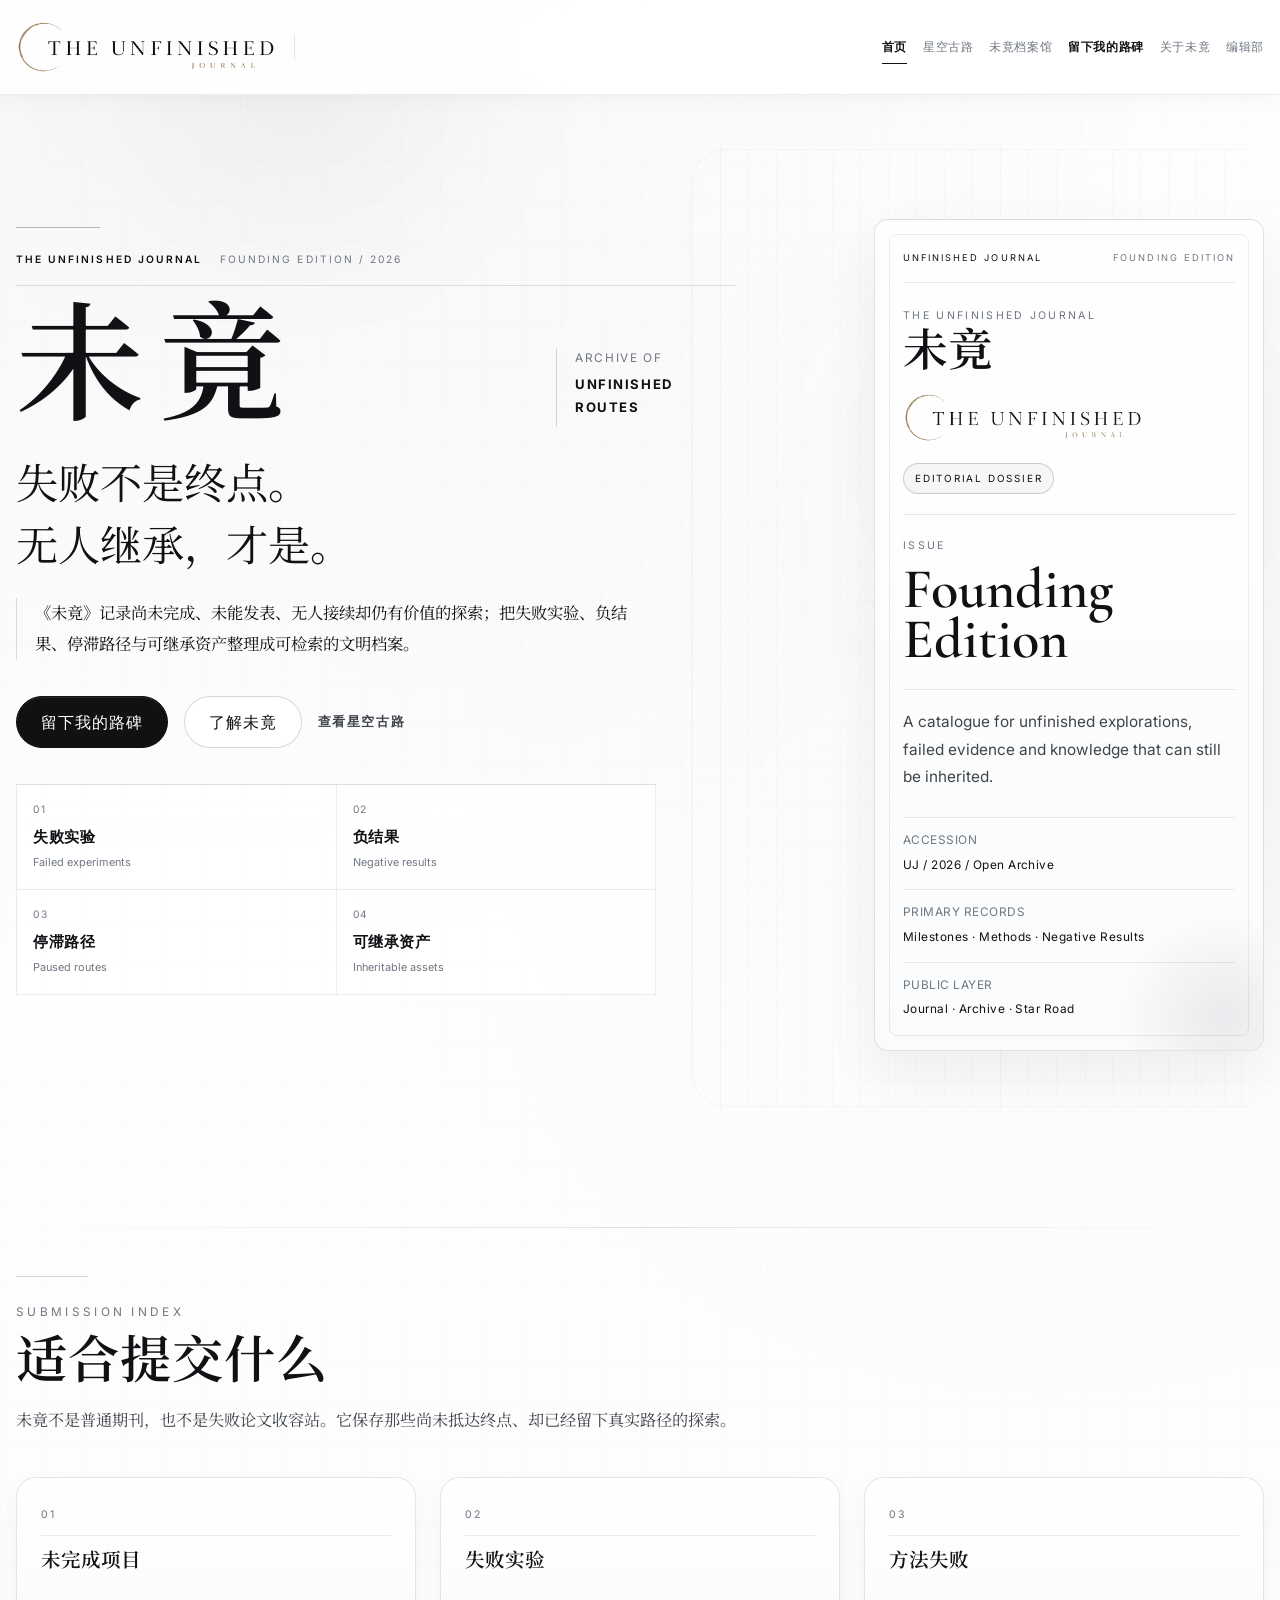
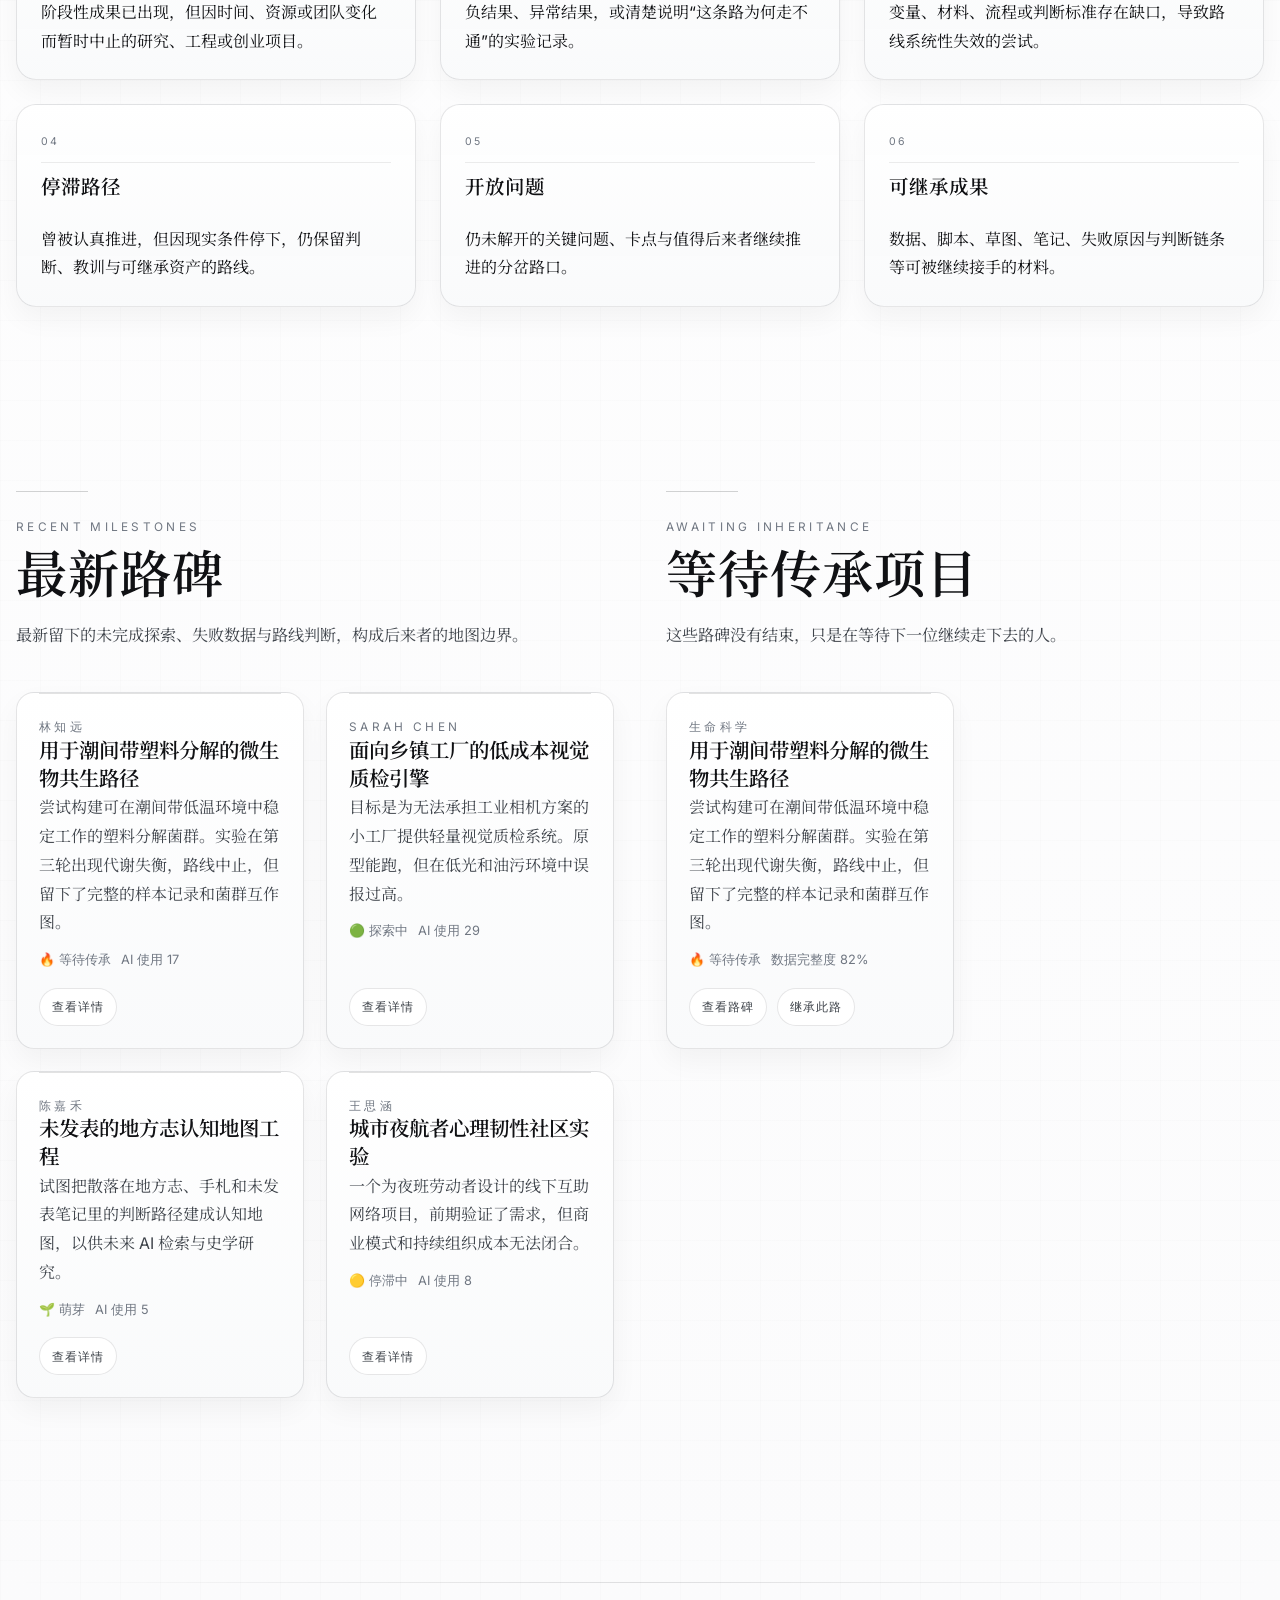
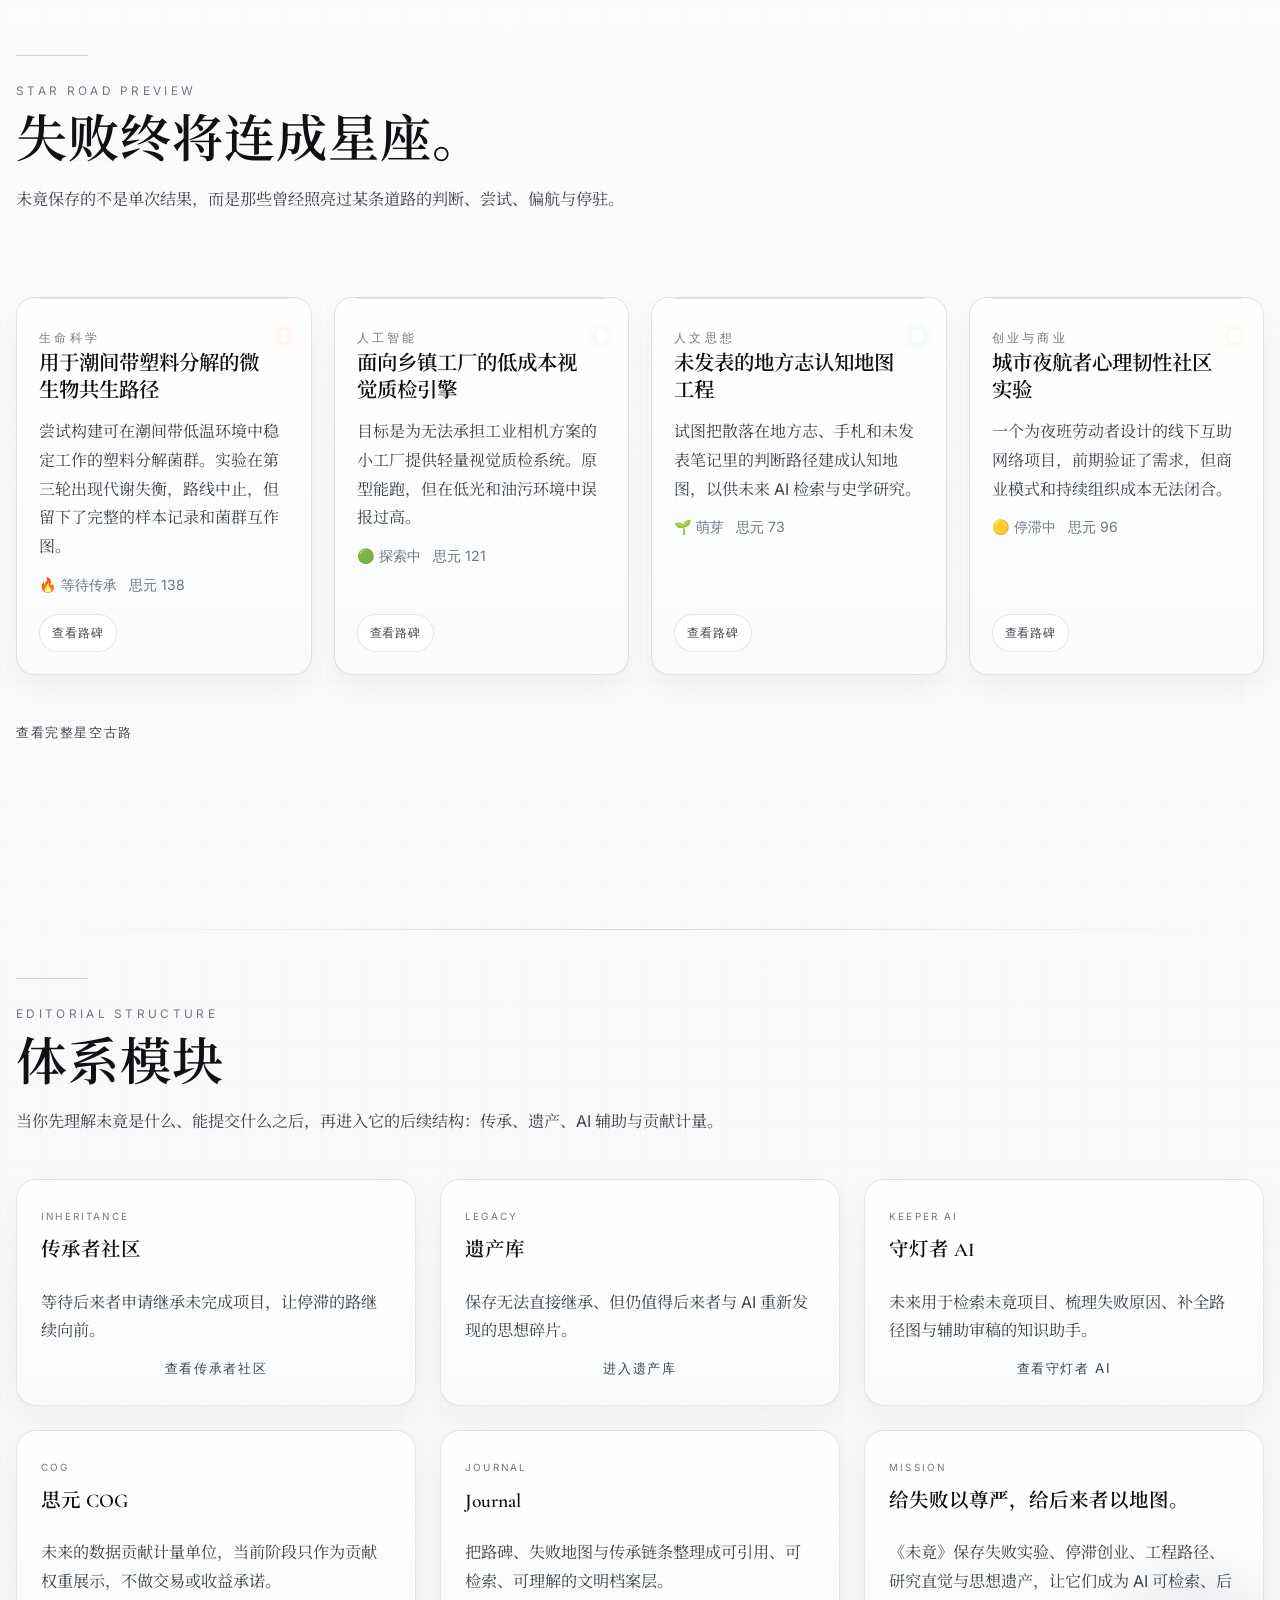
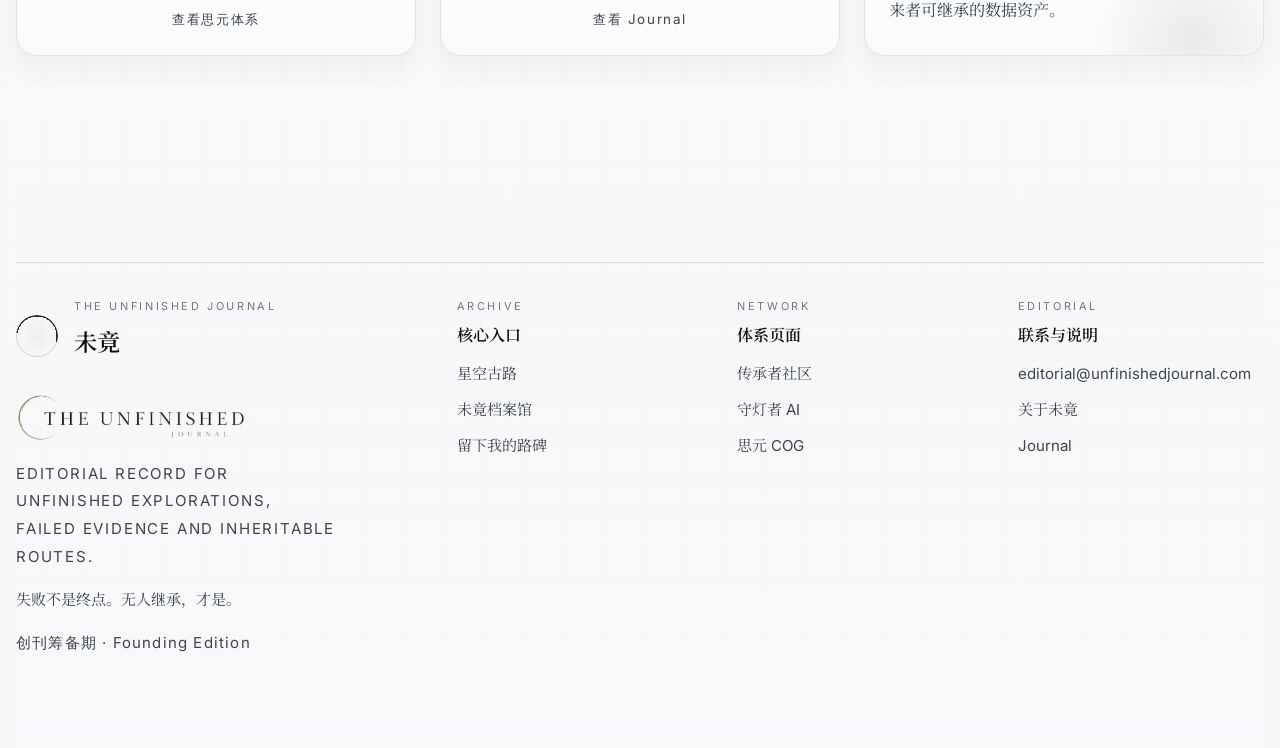
==== commit 31b3adfb: "improve first-pass editorial UX" ====
--- a/index.html
+++ b/index.html
@@ -73,6 +73,8 @@
           id="navToggle"
           onclick="toggleNav()"
           aria-label="打开菜单"
+          aria-controls="navLinks"
+          aria-expanded="false"
         >
           <span></span><span></span><span></span>
         </button>
@@ -81,6 +83,7 @@
           <li>
             <a
               href="#"
+              data-page="home"
               onclick="
                 navigateTo('home');
                 return false;
@@ -91,6 +94,7 @@
           <li>
             <a
               href="#"
+              data-page="star-road"
               onclick="
                 navigateTo('star-road');
                 return false;
@@ -101,6 +105,7 @@
           <li>
             <a
               href="#"
+              data-page="archive"
               onclick="
                 navigateTo('archive');
                 return false;
@@ -111,6 +116,7 @@
           <li>
             <a
               href="#"
+              data-page="submit"
               onclick="
                 navigateTo('submit');
                 return false;
@@ -122,6 +128,7 @@
           <li>
             <a
               href="#"
+              data-page="about"
               onclick="
                 navigateTo('about');
                 return false;
@@ -132,11 +139,12 @@
           <li>
             <a
               href="#"
+              data-page="admin"
               onclick="
                 navigateTo('admin');
                 return false;
               "
-              >原型后台</a
+              >编辑部</a
             >
           </li>
         </ul>
@@ -156,7 +164,7 @@
             <div class="hero-content">
               <div class="hero-edition-line">
                 <span>THE UNFINISHED JOURNAL</span>
-                <span>V3.1 MVP / PREVIEW FREEZE</span>
+                <span>FOUNDING EDITION / 2026</span>
               </div>
               <div class="hero-title-row">
                 <h1 class="hero-title">未竟</h1>
@@ -212,7 +220,7 @@
             <aside class="hero-cover-card" aria-label="未竟期刊封面信息">
               <div class="cover-topline">
                 <span>UNFINISHED JOURNAL</span>
-                <span>ISSN · PROTOTYPE</span>
+                <span>FOUNDING EDITION</span>
               </div>
               <div class="cover-mark">
                 <span class="cover-mark-en">The Unfinished Journal</span>
@@ -226,7 +234,7 @@
               <div class="cover-stamp">Editorial Dossier</div>
               <div class="cover-title-block">
                 <span>Issue</span>
-                <strong>Preview<br />Freeze</strong>
+                <strong>Founding<br />Edition</strong>
               </div>
               <p>
                 A catalogue for unfinished explorations, failed evidence and
@@ -235,7 +243,7 @@
               <dl class="cover-meta">
                 <div>
                   <dt>Accession</dt>
-                  <dd>UJ / V3.1 / Local Archive</dd>
+                  <dd>UJ / 2026 / Open Archive</dd>
                 </div>
                 <div>
                   <dt>Primary records</dt>
@@ -467,6 +475,7 @@
               <select
                 class="field-input"
                 id="archiveStatusFilter"
+                aria-label="按状态筛选"
                 onchange="renderArchive()"
               >
                 <option value="">全部状态</option>
@@ -474,6 +483,7 @@
               <select
                 class="field-input"
                 id="archiveFieldFilter"
+                aria-label="按领域筛选"
                 onchange="renderArchive()"
               >
                 <option value="">全部领域</option>
@@ -713,7 +723,7 @@
           <p>
             《未竟》不是普通期刊网站，而是“未完成探索的数据资产与文明传承平台”。
           </p>
-          <p class="page-stage">《未竟 V3.1 MVP - Preview Freeze》</p>
+          <p class="page-stage">创刊筹备期 · Founding Edition</p>
         </section>
         <section class="section">
           <div class="about-grid">
@@ -1160,7 +1170,7 @@
             Editorial record for unfinished explorations, failed evidence and inheritable routes.
           </p>
           <p>失败不是终点。无人继承，才是。</p>
-          <p class="footer-freeze">《未竟 V3.1 MVP - Preview Freeze》</p>
+          <p class="footer-freeze">创刊筹备期 · Founding Edition</p>
         </div>
         <div>
           <span class="footer-column-label">Archive</span>
@@ -1247,4 +1257,3 @@
     <script src="assets/app.js"></script>
   </body>
 </html>
-
--- a/assets/styles.css
+++ b/assets/styles.css
@@ -359,8 +359,24 @@
 }
 
 .nav-links a {
+  position: relative;
   white-space: nowrap;
   transition: color 0.2s ease;
+}
+
+.nav-links a.is-current {
+  color: var(--text);
+  font-weight: 600;
+}
+
+.nav-links a.is-current::after {
+  content: "";
+  position: absolute;
+  left: 0;
+  right: 0;
+  bottom: -10px;
+  height: 1px;
+  background: currentColor;
 }
 
 .nav-links a:hover,
@@ -939,6 +955,15 @@
   max-width: 900px;
   padding: 104px 0 32px;
   border-top: 1px solid rgba(16, 17, 20, 0.08);
+}
+
+.page:not(#page-star-road) > .page-hero {
+  padding-top: 76px;
+  padding-bottom: 18px;
+}
+
+.page:not(#page-star-road) > .page-hero + .section {
+  padding-top: 48px;
 }
 
 .compact-hero {
@@ -2023,6 +2048,15 @@
   background: rgba(255, 255, 255, 0.98);
   color: var(--text);
   outline: none;
+  box-shadow: none;
+  transition:
+    border-color 0.2s ease,
+    background 0.2s ease,
+    box-shadow 0.2s ease;
+}
+
+.field-input:hover {
+  border-color: rgba(16, 17, 20, 0.24);
 }
 
 .field-input:focus {
@@ -2463,6 +2497,15 @@
   .nav-links a {
     display: block;
     padding: 12px 10px;
+  }
+
+  .nav-links a.is-current {
+    border-radius: 10px;
+    background: rgba(16, 17, 20, 0.05);
+  }
+
+  .nav-links a.is-current::after {
+    display: none;
   }
 
   .split-section,
@@ -2527,6 +2570,15 @@
   .hero {
     min-height: auto;
     padding: 54px 0 40px;
+  }
+
+  .page:not(#page-star-road) > .page-hero {
+    padding-top: 48px;
+    padding-bottom: 10px;
+  }
+
+  .page:not(#page-star-road) > .page-hero + .section {
+    padding-top: 34px;
   }
 
   .hero::before {
